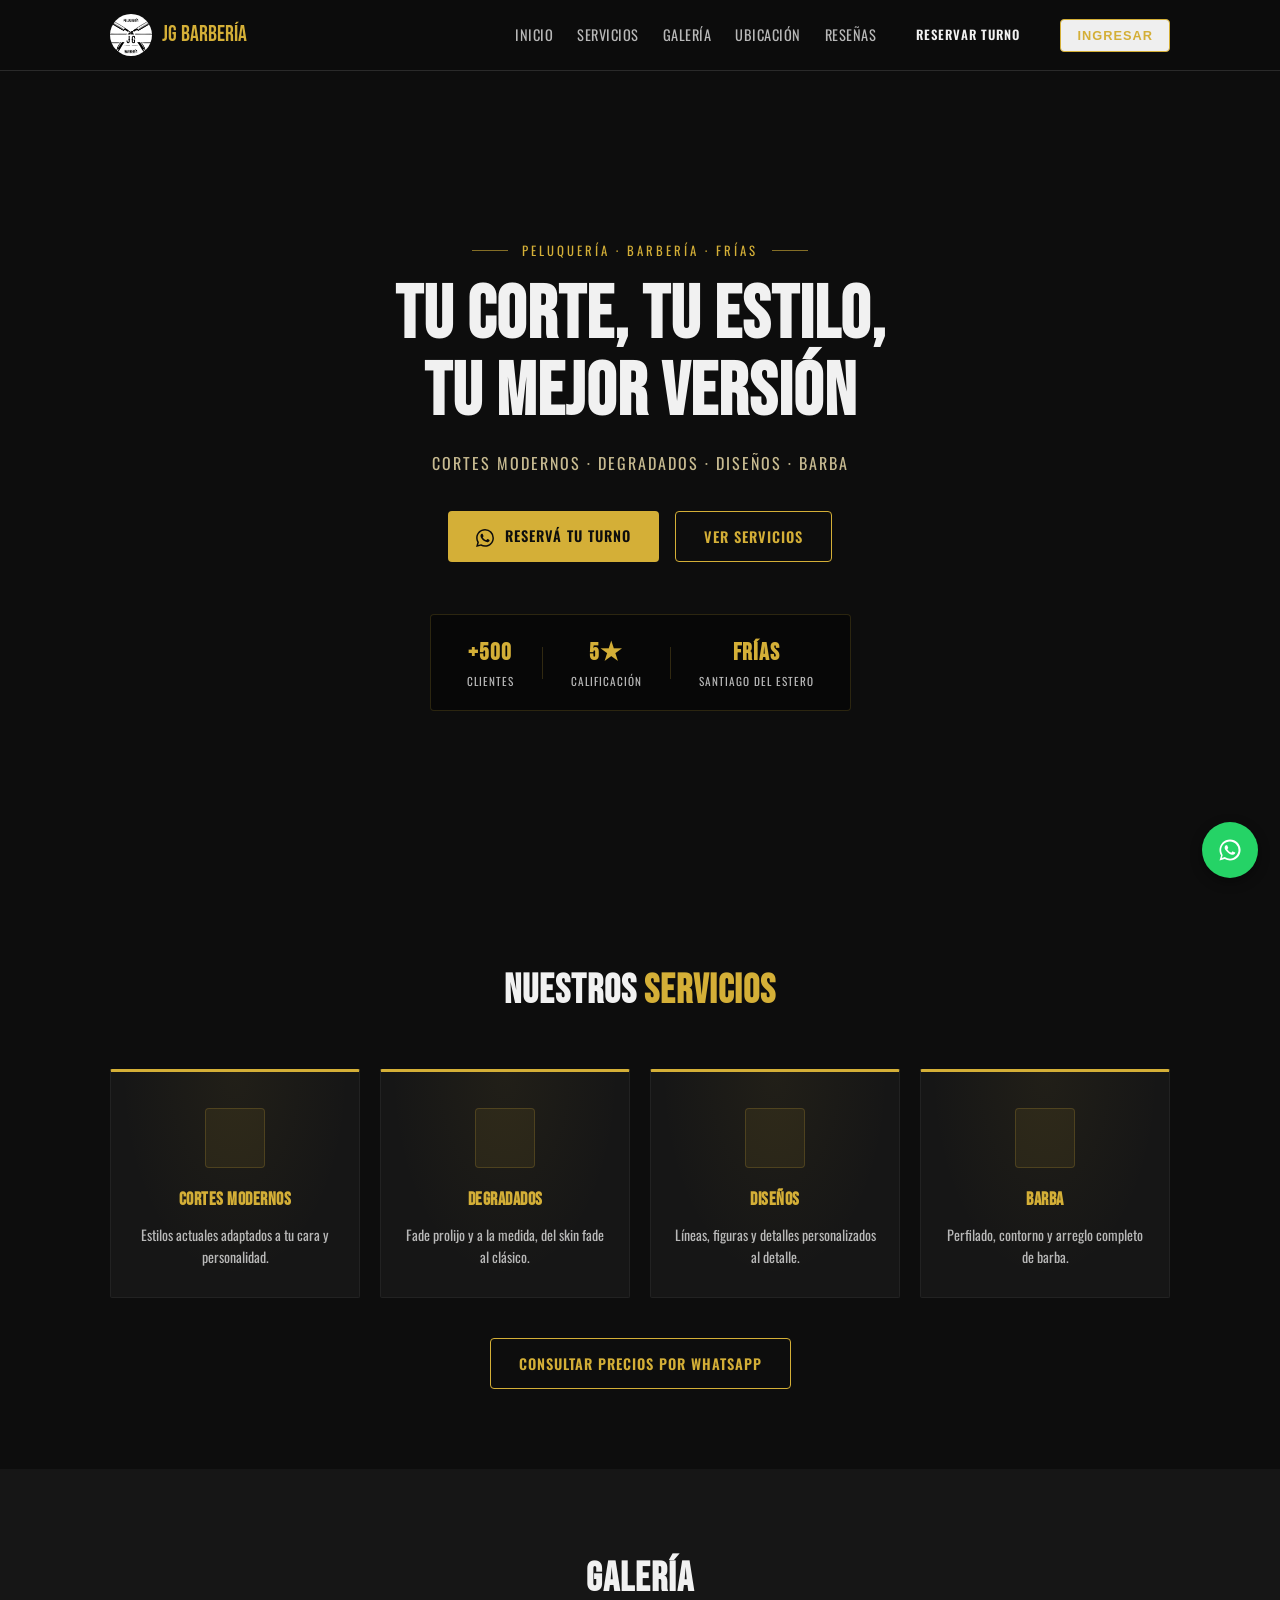
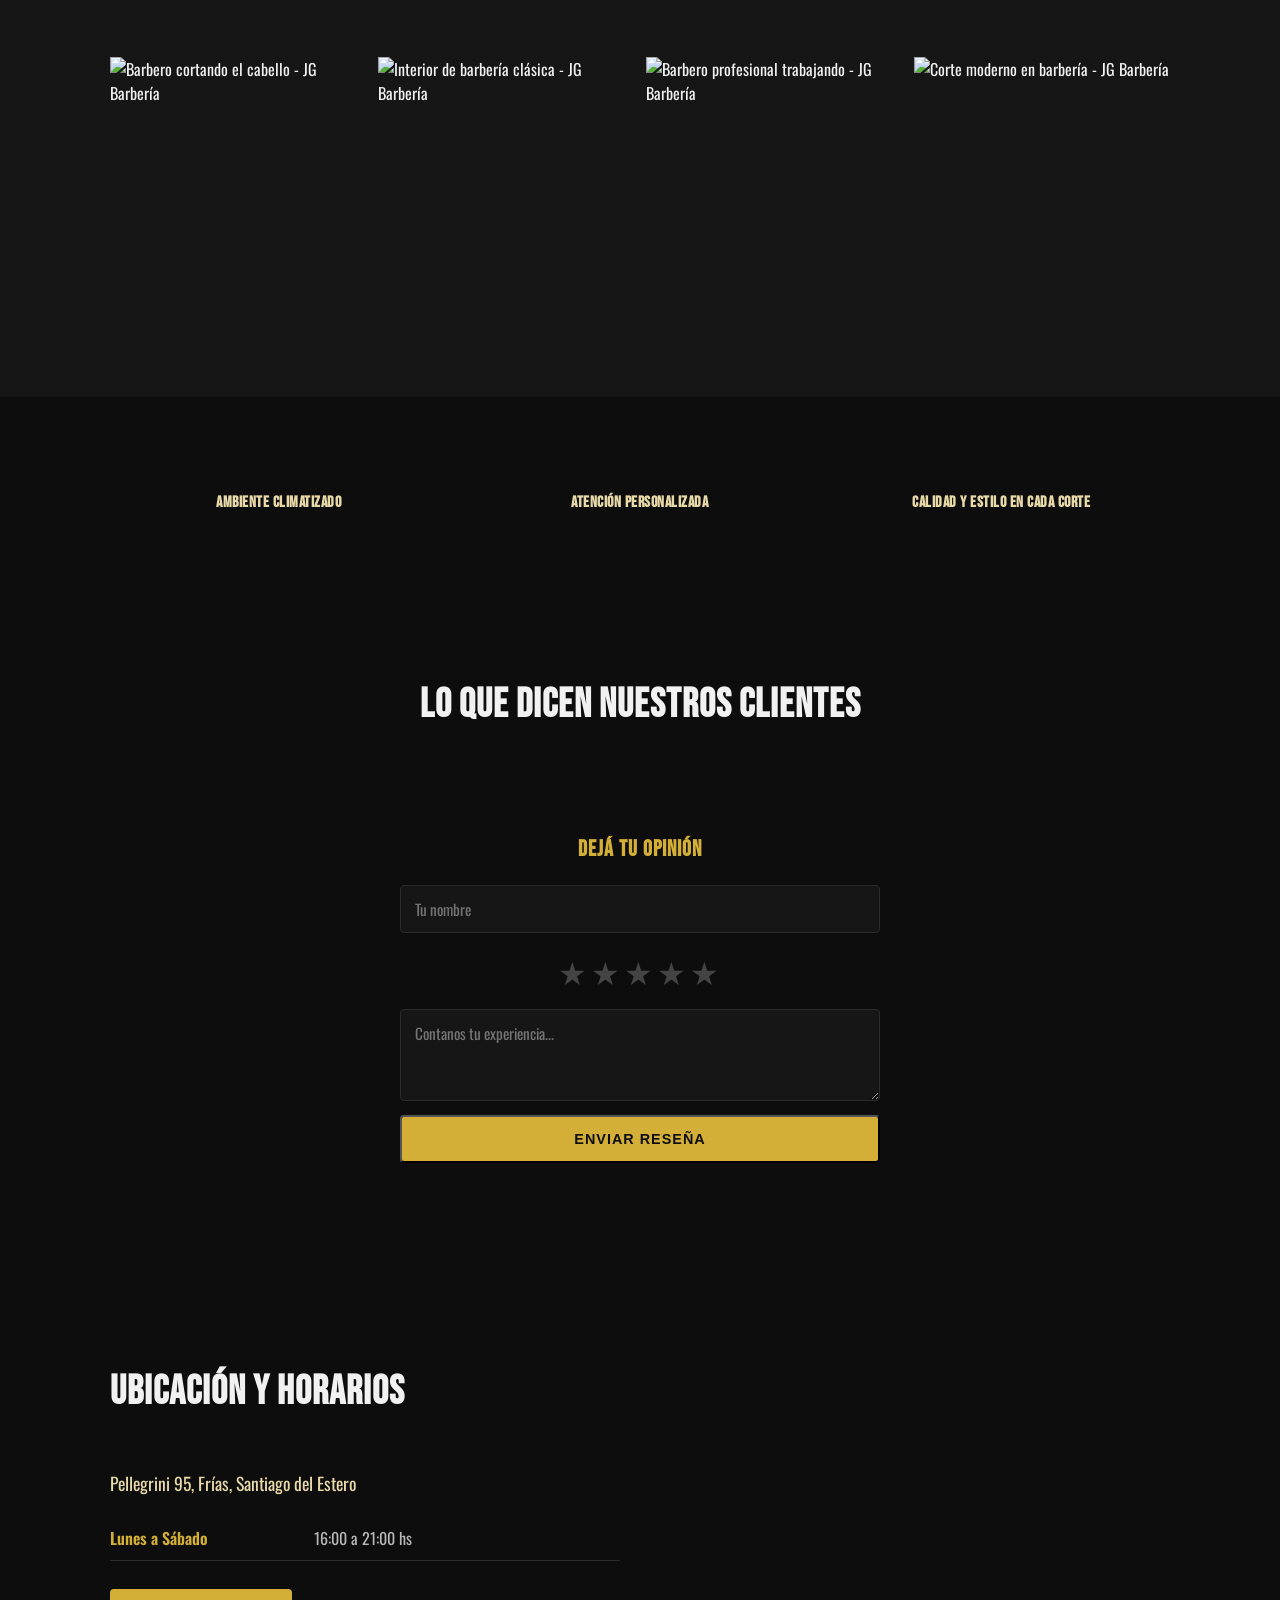
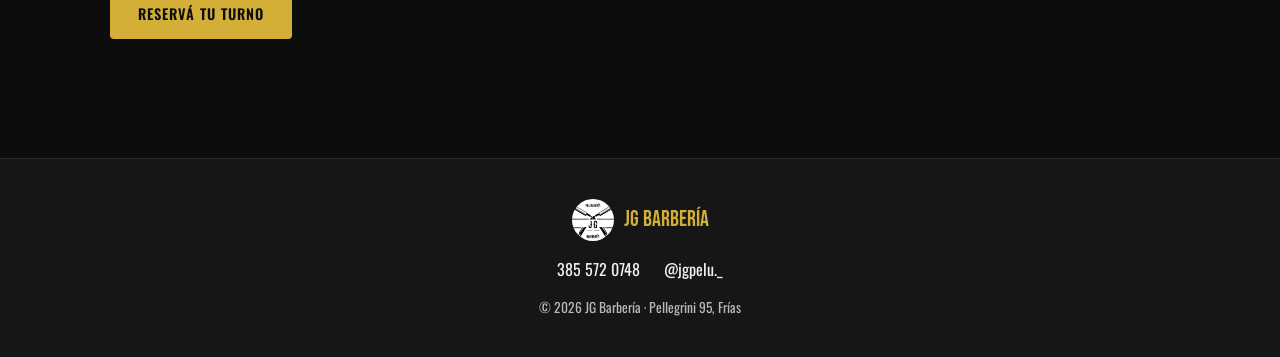
==== index.html @ 6be7104d "Reemplazar emojis con iconos SVG profesionales (Feather Icons)" ====
<!DOCTYPE html>
<html lang="es">
<head>
<meta charset="UTF-8">
<meta name="viewport" content="width=device-width, initial-scale=1.0">
<title>JG Barbería | Pellegrini 95, Frías</title>
<meta name="description" content="JG Barbería - Cortes modernos, degradados, diseños y barba en Frías, Santiago del Estero. Reservá tu turno por WhatsApp.">
<link rel="icon" href="assets/img/logo.jpg">
<link rel="preconnect" href="https://fonts.googleapis.com">
<link href="https://fonts.googleapis.com/css2?family=Oswald:wght@400;600;700&family=Bebas+Neue&display=swap" rel="stylesheet">
<link rel="stylesheet" href="styles.css">
</head>
<body>

<!-- Selector de ingreso -->
<div class="role-gate" id="roleGate" style="display:none">
  <div class="role-gate__inner">
    <img src="assets/img/logo.jpg" alt="JG Barbería" class="role-gate__logo">
    <h2 class="role-gate__title">JG Barbería</h2>
    <p class="role-gate__sub">¿Cómo querés ingresar?</p>
    <div class="role-gate__cards">
      <button class="role-card" id="roleCliente">
        <span class="role-card__icon">✂️</span>
        <span class="role-card__label">Cliente</span>
        <span class="role-card__desc">Ver servicios, galería y reservar turno</span>
      </button>
      <button class="role-card" id="roleEmpleado">
        <span class="role-card__icon">💈</span>
        <span class="role-card__label">Personal</span>
        <span class="role-card__desc">Ingresá con tus credenciales</span>
      </button>
    </div>
  </div>
</div>

<header class="header">
  <div class="container header__inner">
    <a href="#inicio" class="brand">
      <img src="assets/img/logo.jpg" alt="JG Barbería" class="brand__logo">
      <span class="brand__name">JG Barbería</span>
    </a>
    <button class="nav-toggle" id="navToggle" aria-label="Abrir menú">
      <span></span><span></span><span></span>
    </button>
    <nav class="nav" id="nav">
      <a href="#inicio">Inicio</a>
      <a href="#servicios">Servicios</a>
      <a href="#galeria">Galería</a>
      <a href="#ubicacion">Ubicación</a>
      <a href="#resenas">Reseñas</a>
      <a href="https://wa.me/5493855720748" class="btn btn--small" target="_blank" rel="noopener">Reservar turno</a>
      <button class="btn btn--ghost btn--small" id="openRoleGateBtn">Ingresar</button>
    </nav>
  </div>
</header>

<section class="hero" id="inicio" style="background-image: url('https://images.unsplash.com/photo-1503951914875-452162b0f3f1?auto=format&fit=crop&w=1400&q=80');">
  <div class="hero__overlay"></div>
  <div class="container hero__content">
    <p class="hero__eyebrow"><span class="hero__line"></span>Peluquería · Barbería · Frías<span class="hero__line"></span></p>
    <h1>Tu corte, tu estilo,<br>tu mejor versión</h1>
    <p class="hero__subtitle">Cortes modernos · Degradados · Diseños · Barba</p>
    <div class="hero__actions">
      <a href="https://wa.me/5493855720748" class="btn btn--primary" target="_blank" rel="noopener">
        <svg width="18" height="18" viewBox="0 0 24 24" fill="currentColor" style="vertical-align:middle;margin-right:6px"><path d="M17.472 14.382c-.297-.149-1.758-.867-2.03-.967-.273-.099-.471-.148-.67.15-.197.297-.767.966-.94 1.164-.173.199-.347.223-.644.075-.297-.15-1.255-.463-2.39-1.475-.883-.788-1.48-1.761-1.653-2.059-.173-.297-.018-.458.13-.606.134-.133.298-.347.446-.52.149-.174.198-.298.298-.497.099-.198.05-.371-.025-.52-.075-.149-.669-1.612-.916-2.207-.242-.579-.487-.5-.669-.51-.173-.008-.371-.01-.57-.01-.198 0-.52.074-.792.372-.272.297-1.04 1.016-1.04 2.479 0 1.462 1.065 2.875 1.213 3.074.149.198 2.096 3.2 5.077 4.487.709.306 1.262.489 1.694.625.712.227 1.36.195 1.871.118.571-.085 1.758-.719 2.006-1.413.248-.694.248-1.289.173-1.413-.074-.124-.272-.198-.57-.347m-5.421 7.403h-.004a9.87 9.87 0 01-5.031-1.378l-.361-.214-3.741.982.998-3.648-.235-.374a9.86 9.86 0 01-1.51-5.26c.001-5.45 4.436-9.884 9.888-9.884 2.64 0 5.122 1.03 6.988 2.898a9.825 9.825 0 012.893 6.994c-.003 5.45-4.437 9.884-9.885 9.884m8.413-18.297A11.815 11.815 0 0012.05 0C5.495 0 .16 5.335.157 11.892c0 2.096.547 4.142 1.588 5.945L.057 24l6.305-1.654a11.882 11.882 0 005.683 1.448h.005c6.554 0 11.89-5.335 11.893-11.893a11.821 11.821 0 00-3.48-8.413z"/></svg>
        Reservá tu turno
      </a>
      <a href="#servicios" class="btn btn--ghost">Ver servicios</a>
    </div>
    <div class="hero__stats">
      <div class="hero__stat"><strong>+500</strong><span>clientes</span></div>
      <div class="hero__stat-sep"></div>
      <div class="hero__stat"><strong>5★</strong><span>calificación</span></div>
      <div class="hero__stat-sep"></div>
      <div class="hero__stat"><strong>Frías</strong><span>Santiago del Estero</span></div>
    </div>
  </div>
</section>

<section class="services" id="servicios">
  <div class="container">
    <h2 class="section-title">Nuestros <span class="section-title__accent">Servicios</span></h2>
    <div class="services__grid">
      <div class="service-card">
        <div class="service-card__icon-wrap"><i data-feather="scissors"></i></div>
        <h3>Cortes modernos</h3>
        <p>Estilos actuales adaptados a tu cara y personalidad.</p>
      </div>
      <div class="service-card">
        <div class="service-card__icon-wrap"><i data-feather="sliders"></i></div>
        <h3>Degradados</h3>
        <p>Fade prolijo y a la medida, del skin fade al clásico.</p>
      </div>
      <div class="service-card">
        <div class="service-card__icon-wrap"><i data-feather="edit-2"></i></div>
        <h3>Diseños</h3>
        <p>Líneas, figuras y detalles personalizados al detalle.</p>
      </div>
      <div class="service-card">
        <div class="service-card__icon-wrap"><i data-feather="crop"></i></div>
        <h3>Barba</h3>
        <p>Perfilado, contorno y arreglo completo de barba.</p>
      </div>
    </div>
    <div class="services__cta">
      <a href="https://wa.me/5493855720748" class="btn btn--ghost" target="_blank" rel="noopener">Consultar precios por WhatsApp</a>
    </div>
  </div>
</section>

<section class="gallery" id="galeria">
  <div class="container">
    <h2 class="section-title">Galería</h2>
    <div class="gallery__grid">
      <img src="https://images.unsplash.com/photo-1621605815971-fbc98d665033?auto=format&fit=crop&w=700&q=80" alt="Barbero cortando el cabello - JG Barbería" loading="lazy">
      <img src="https://images.unsplash.com/photo-1503951914875-452162b0f3f1?auto=format&fit=crop&w=700&q=80" alt="Interior de barbería clásica - JG Barbería" loading="lazy">
      <img src="https://images.unsplash.com/photo-1599351431202-1e0f0137899a?auto=format&fit=crop&w=700&q=80" alt="Barbero profesional trabajando - JG Barbería" loading="lazy">
      <img src="https://images.unsplash.com/photo-1622286342621-4bd786c2447c?auto=format&fit=crop&w=700&q=80" alt="Corte moderno en barbería - JG Barbería" loading="lazy">
    </div>
  </div>
</section>

<section class="why">
  <div class="container why__grid">
    <div class="why__item">
      <span class="why__icon"><i data-feather="wind"></i></span>
      <h3>Ambiente climatizado</h3>
    </div>
    <div class="why__item">
      <span class="why__icon"><i data-feather="user-check"></i></span>
      <h3>Atención personalizada</h3>
    </div>
    <div class="why__item">
      <span class="why__icon"><i data-feather="award"></i></span>
      <h3>Calidad y estilo en cada corte</h3>
    </div>
  </div>
</section>

<section class="reviews" id="resenas">
  <div class="container">
    <h2 class="section-title">Lo que dicen nuestros clientes</h2>
    <div id="reviewsList" class="reviews__grid"></div>
    <p id="reviewsEmpty" class="reviews__empty" hidden>Todavía no hay reseñas, ¡sé el primero en dejar la tuya!</p>

    <div class="review-form-wrap">
      <h3>Dejá tu opinión</h3>
      <form id="reviewForm" class="review-form">
        <input type="text" id="reviewNombre" placeholder="Tu nombre" required>
        <div class="star-input" id="starInput" data-rating="0">
          <span data-star="1">★</span><span data-star="2">★</span><span data-star="3">★</span><span data-star="4">★</span><span data-star="5">★</span>
        </div>
        <textarea id="reviewComentario" rows="3" placeholder="Contanos tu experiencia..." required></textarea>
        <button type="submit" class="btn btn--primary">Enviar reseña</button>
        <p id="reviewMsg" class="review-form__msg" hidden></p>
      </form>
    </div>
  </div>
</section>

<section class="location" id="ubicacion">
  <div class="container location__grid">
    <div class="location__info">
      <h2 class="section-title section-title--left">Ubicación y horarios</h2>
      <p class="location__address"><i data-feather="map-pin"></i> Pellegrini 95, Frías, Santiago del Estero</p>
      <table class="hours">
        <tr><td>Lunes a Sábado</td><td>16:00 a 21:00 hs</td></tr>
      </table>
      <a href="https://wa.me/5493855720748" class="btn btn--primary" target="_blank" rel="noopener">Reservá tu turno</a>
    </div>
    <div class="location__map">
      <iframe
        src="https://maps.google.com/maps?q=Pellegrini%2095%2C%20Fr%C3%ADas%2C%20Santiago%20del%20Estero&output=embed"
        width="100%" height="350" style="border:0;" allowfullscreen="" loading="lazy">
      </iframe>
    </div>
  </div>
</section>

<footer class="footer">
  <div class="container footer__inner">
    <div class="brand">
      <img src="assets/img/logo.jpg" alt="JG Barbería" class="brand__logo">
      <span class="brand__name">JG Barbería</span>
    </div>
    <div class="footer__links">
      <a href="https://wa.me/5493855720748" target="_blank" rel="noopener"><i data-feather="phone"></i> 385 572 0748</a>
      <a href="https://instagram.com/jgpelu._" target="_blank" rel="noopener"><i data-feather="instagram"></i> @jgpelu._</a>
    </div>
    <p class="footer__copy">© 2026 JG Barbería · Pellegrini 95, Frías</p>
  </div>
</footer>

<a href="https://wa.me/5493855720748" class="whatsapp-float" target="_blank" rel="noopener" aria-label="Contactar por WhatsApp">
  <svg viewBox="0 0 32 32" width="28" height="28" fill="#fff"><path d="M16.04 4C9.4 4 4 9.4 4 16.04c0 2.3.66 4.45 1.81 6.27L4 28l5.86-1.76a11.9 11.9 0 0 0 6.18 1.7h.01c6.64 0 12.04-5.4 12.04-12.04C28.08 9.4 22.68 4 16.04 4zm0 21.9c-1.97 0-3.9-.53-5.57-1.53l-.4-.24-3.48 1.05 1.07-3.39-.26-.42a9.86 9.86 0 0 1-1.5-5.27c0-5.46 4.45-9.91 9.92-9.91 2.65 0 5.13 1.03 7 2.91a9.84 9.84 0 0 1 2.9 7c0 5.47-4.45 9.8-9.68 9.8zm5.43-7.34c-.3-.15-1.76-.87-2.04-.97-.27-.1-.47-.15-.67.15-.2.3-.77.97-.95 1.17-.17.2-.35.22-.65.07-1.77-.88-2.93-1.58-4.1-3.58-.31-.53.31-.49.89-1.64.1-.2.05-.37-.05-.52-.1-.15-.67-1.62-.92-2.22-.24-.58-.49-.5-.67-.5-.17 0-.37-.02-.57-.02-.2 0-.52.07-.79.37-.27.3-1.04 1.02-1.04 2.48 0 1.46 1.07 2.87 1.22 3.07.15.2 2.07 3.16 5.02 4.3 2.5.98 3.01.78 3.55.73.55-.05 1.76-.72 2.01-1.42.25-.7.25-1.3.17-1.42-.07-.13-.27-.2-.57-.35z"/></svg>
</a>

<script src="https://cdn.jsdelivr.net/npm/@supabase/supabase-js@2"></script>
<script src="https://cdn.jsdelivr.net/npm/feather-icons/dist/feather.min.js"></script>
<script src="reviews-config.js"></script>
<script src="reviews.js"></script>
<script src="script.js"></script>
<script>feather.replace({ 'stroke-width': 1.5 });</script>
</body>
</html>
---- styles.css ----
:root {
  --bg: #0d0d0d;
  --bg-soft: #161616;
  --gold: #d4af37;
  --beige: #e8d9a8;
  --text: #f1f1f1;
  --text-muted: #b8b8b8;
}

/* ── Role Gate ── */
.role-gate {
  position: fixed;
  inset: 0;
  z-index: 9999;
  background: #080808;
  background: radial-gradient(ellipse at 50% 20%, #1c1408 0%, #080808 70%);
  display: flex;
  align-items: center;
  justify-content: center;
  padding: 24px;
  transition: opacity 0.5s ease, visibility 0.5s ease;
}
.role-gate.is-hiding { opacity: 0; visibility: hidden; pointer-events: none; }

.role-gate__inner {
  text-align: center;
  max-width: 820px;
  width: 100%;
  display: flex;
  flex-direction: column;
  align-items: center;
  gap: 24px;
  animation: gate-in 0.7s cubic-bezier(.22,.68,0,1.2) both;
}
@keyframes gate-in {
  from { opacity: 0; transform: translateY(28px); }
  to   { opacity: 1; transform: translateY(0); }
}

.role-gate__logo {
  width: 96px;
  height: 96px;
  border-radius: 50%;
  border: 2px solid var(--gold);
  object-fit: cover;
  box-shadow: 0 0 40px rgba(212,175,55,0.2), 0 0 80px rgba(212,175,55,0.06);
}

.role-gate__title {
  font-family: 'Bebas Neue', sans-serif;
  font-size: clamp(2.4rem, 7vw, 3.8rem);
  color: var(--gold);
  letter-spacing: 4px;
  line-height: 1;
}

.role-gate__sub {
  color: var(--text-muted);
  text-transform: uppercase;
  letter-spacing: 3px;
  font-size: 0.78rem;
  margin-top: -8px;
}

.role-gate__cards {
  display: grid;
  grid-template-columns: repeat(2, 1fr);
  gap: 20px;
  width: 100%;
  max-width: 560px;
  margin-top: 8px;
}

.role-card {
  background: #111;
  border: 1px solid #2a2a2a;
  border-top: 3px solid #2a2a2a;
  border-radius: 4px;
  padding: 36px 20px 30px;
  display: flex;
  flex-direction: column;
  align-items: center;
  gap: 10px;
  cursor: pointer;
  transition: border-color 0.22s, box-shadow 0.22s, transform 0.18s, background 0.22s;
  font-family: 'Oswald', sans-serif;
  text-align: center;
  position: relative;
  overflow: hidden;
}
.role-card::before {
  content: '';
  position: absolute;
  inset: 0;
  background: radial-gradient(ellipse at 50% 0%, rgba(212,175,55,0.07), transparent 70%);
  opacity: 0;
  transition: opacity 0.3s;
}
.role-card:hover::before { opacity: 1; }
.role-card:hover {
  border-color: var(--gold);
  border-top-color: var(--gold);
  box-shadow: 0 8px 40px rgba(212,175,55,0.15);
  transform: translateY(-6px);
  background: #141414;
}
.role-card:active { transform: translateY(-2px); }

.role-card__icon { font-size: 2.6rem; display: block; }

.role-card__label {
  font-family: 'Bebas Neue', sans-serif;
  font-size: 1.8rem;
  color: var(--gold);
  letter-spacing: 3px;
}

.role-card__desc {
  color: var(--text-muted);
  font-size: 0.78rem;
  line-height: 1.55;
  font-family: 'Oswald', sans-serif;
  font-weight: 300;
}

@media (max-width: 600px) {
  .role-gate__cards { grid-template-columns: 1fr; gap: 12px; }
  .role-card { padding: 24px 20px; flex-direction: row; text-align: left; gap: 16px; }
  .role-card__icon { font-size: 2rem; }
  .role-card__label { font-size: 1.4rem; }
  .role-gate__logo { width: 72px; height: 72px; }
}

* { box-sizing: border-box; margin: 0; padding: 0; }

body {
  background: var(--bg);
  color: var(--text);
  font-family: 'Oswald', sans-serif;
  line-height: 1.5;
}

h1, h2, h3 {
  font-family: 'Bebas Neue', 'Oswald', sans-serif;
  letter-spacing: 1px;
}

.container {
  max-width: 1100px;
  margin: 0 auto;
  padding: 0 20px;
}

a { color: inherit; text-decoration: none; }
img { max-width: 100%; display: block; }

/* Botones */
.btn {
  display: inline-block;
  padding: 14px 28px;
  border-radius: 4px;
  font-weight: 600;
  text-transform: uppercase;
  letter-spacing: 1px;
  font-size: 0.9rem;
  transition: transform 0.15s ease, opacity 0.15s ease;
}
.btn:hover { transform: translateY(-2px); }
.btn--primary { background: var(--gold); color: #0d0d0d; }
.btn--ghost { border: 1px solid var(--gold); color: var(--gold); }
.btn--small { padding: 8px 16px; font-size: 0.8rem; }

/* Header */
.header {
  position: sticky;
  top: 0;
  z-index: 100;
  background: rgba(13,13,13,0.92);
  border-bottom: 1px solid #2a2a2a;
}
.header__inner {
  display: flex;
  align-items: center;
  justify-content: space-between;
  padding: 14px 20px;
}
.brand { display: flex; align-items: center; gap: 10px; }
.brand__logo { width: 42px; height: 42px; border-radius: 50%; object-fit: cover; }
.brand__name { font-family: 'Bebas Neue', sans-serif; font-size: 1.4rem; color: var(--gold); }

.nav { display: flex; align-items: center; gap: 24px; }
.nav a:not(.btn) {
  font-size: 0.9rem;
  text-transform: uppercase;
  letter-spacing: 0.5px;
  color: var(--text-muted);
}
.nav a:not(.btn):hover { color: var(--gold); }

.nav-toggle {
  display: none;
  flex-direction: column;
  gap: 5px;
  background: none;
  border: none;
  cursor: pointer;
  padding: 6px;
}
.nav-toggle span {
  width: 24px;
  height: 2px;
  background: var(--gold);
  display: block;
}

/* Hero */
.hero {
  position: relative;
  min-height: 90vh;
  display: flex;
  align-items: center;
  background-size: cover;
  background-position: center;
}
.hero__overlay {
  position: absolute;
  inset: 0;
  background: linear-gradient(180deg, rgba(13,13,13,0.65) 0%, rgba(13,13,13,0.90) 60%, rgba(13,13,13,0.97) 100%);
}
.hero__content { position: relative; z-index: 1; text-align: center; margin: 0 auto; }
.hero__eyebrow {
  display: flex;
  align-items: center;
  justify-content: center;
  gap: 14px;
  color: var(--gold);
  text-transform: uppercase;
  letter-spacing: 3px;
  font-size: 0.8rem;
  margin-bottom: 18px;
}
.hero__line {
  display: inline-block;
  width: 36px;
  height: 1px;
  background: var(--gold);
  opacity: 0.6;
}
.hero h1 {
  font-size: clamp(2.6rem, 7vw, 4.6rem);
  color: var(--text);
  margin-bottom: 18px;
  line-height: 1.05;
}
.hero__subtitle {
  color: var(--beige);
  font-size: 1rem;
  margin-bottom: 36px;
  text-transform: uppercase;
  letter-spacing: 2px;
  opacity: 0.85;
}
.hero__actions { display: flex; gap: 16px; justify-content: center; flex-wrap: wrap; margin-bottom: 52px; }

.hero__stats {
  display: flex;
  align-items: center;
  justify-content: center;
  gap: 28px;
  margin-top: 0;
  padding: 20px 36px;
  border: 1px solid rgba(212,175,55,0.18);
  border-radius: 4px;
  background: rgba(0,0,0,0.4);
  backdrop-filter: blur(6px);
  display: inline-flex;
}
.hero__stat {
  display: flex;
  flex-direction: column;
  align-items: center;
  gap: 2px;
}
.hero__stat strong {
  font-family: 'Bebas Neue', sans-serif;
  font-size: 1.5rem;
  color: var(--gold);
  letter-spacing: 1px;
}
.hero__stat span {
  font-size: 0.7rem;
  color: var(--text-muted);
  text-transform: uppercase;
  letter-spacing: 1px;
}
.hero__stat-sep {
  width: 1px;
  height: 32px;
  background: rgba(212,175,55,0.2);
}

/* Sections */
.section-title {
  text-align: center;
  color: var(--text);
  font-size: 2.5rem;
  margin-bottom: 48px;
  position: relative;
}
.section-title__accent { color: var(--gold); }
.section-title--left { text-align: left; }

.services, .gallery, .why, .location, .reviews {
  padding: 80px 0;
}

/* Reviews */
.reviews__grid {
  display: grid;
  grid-template-columns: repeat(3, 1fr);
  gap: 20px;
  margin-bottom: 50px;
}
.reviews__empty { text-align: center; color: var(--text-muted); margin-bottom: 40px; }
.review-card {
  background: var(--bg-soft);
  border: 1px solid #2a2a2a;
  border-radius: 2px;
  padding: 24px;
}
.review-card__stars { color: var(--gold); font-size: 1.2rem; margin-bottom: 10px; letter-spacing: 2px; }
.review-card__comentario { color: var(--text); font-style: italic; margin-bottom: 12px; }
.review-card__nombre { color: var(--text-muted); font-size: 0.9rem; }

.review-form-wrap {
  max-width: 480px;
  margin: 0 auto;
  text-align: center;
}
.review-form-wrap h3 { color: var(--gold); font-size: 1.4rem; margin-bottom: 18px; }
.review-form {
  display: flex;
  flex-direction: column;
  gap: 14px;
}
.review-form input,
.review-form textarea {
  background: var(--bg-soft);
  border: 1px solid #2a2a2a;
  color: var(--text);
  padding: 12px 14px;
  border-radius: 4px;
  font-family: inherit;
  font-size: 0.95rem;
}
.star-input { font-size: 2rem; cursor: pointer; letter-spacing: 4px; }
.star-input span { color: #444; transition: color 0.15s ease; }
.star-input span.is-active { color: var(--gold); }
.review-form__msg { color: var(--gold); font-size: 0.9rem; }
.gallery { background: var(--bg-soft); }

.services__grid {
  display: grid;
  grid-template-columns: repeat(4, 1fr);
  gap: 20px;
}
.service-card {
  background: var(--bg-soft);
  border: 1px solid #222;
  border-top: 3px solid var(--gold);
  border-radius: 2px;
  padding: 36px 22px 28px;
  text-align: center;
  transition: transform 0.18s, box-shadow 0.18s, border-color 0.18s;
  position: relative;
  overflow: hidden;
}
.service-card::after {
  content: '';
  position: absolute;
  inset: 0;
  background: radial-gradient(ellipse at 50% 0%, rgba(212,175,55,0.06), transparent 65%);
  pointer-events: none;
}
.service-card:hover {
  transform: translateY(-5px);
  box-shadow: 0 12px 40px rgba(0,0,0,0.4);
  border-color: #333;
}
.service-card__icon-wrap {
  font-size: 2.4rem;
  display: flex;
  align-items: center;
  justify-content: center;
  width: 60px;
  height: 60px;
  border-radius: 4px;
  background: rgba(212,175,55,0.08);
  border: 1px solid rgba(212,175,55,0.2);
  margin: 0 auto 18px;
}
.service-card h3 { color: var(--gold); font-size: 1.15rem; margin-bottom: 10px; letter-spacing: 0.5px; }
.service-card p { color: var(--text-muted); font-size: 0.88rem; line-height: 1.6; }
.services__cta { text-align: center; margin-top: 40px; }

.gallery__grid {
  display: grid;
  grid-template-columns: repeat(4, 1fr);
  gap: 12px;
}
.gallery__grid img {
  width: 100%;
  height: 260px;
  object-fit: cover;
  border-radius: 0;
  cursor: pointer;
  transition: transform 0.2s ease;
}
.gallery__grid img:hover { transform: scale(1.03); }

.why__grid {
  display: grid;
  grid-template-columns: repeat(3, 1fr);
  gap: 24px;
  text-align: center;
}
.why__icon { display: flex; align-items: center; justify-content: center; margin-bottom: 14px; }
.why__icon svg { width: 34px; height: 34px; stroke: var(--gold); }
.why__item h3 { color: var(--beige); font-size: 1rem; text-transform: uppercase; letter-spacing: 0.5px; }
.service-card__icon-wrap svg { width: 26px; height: 26px; stroke: var(--gold); }
.location__address svg { width: 16px; height: 16px; stroke: var(--gold); vertical-align: -3px; margin-right: 6px; }
.footer__links svg { width: 15px; height: 15px; stroke: var(--gold); vertical-align: -3px; margin-right: 5px; }

.location__grid {
  display: grid;
  grid-template-columns: 1fr 1fr;
  gap: 40px;
  align-items: center;
}
.location__address { font-size: 1.1rem; margin-bottom: 20px; color: var(--beige); }
.hours { width: 100%; margin-bottom: 28px; border-collapse: collapse; }
.hours td { padding: 10px 0; border-bottom: 1px solid #2a2a2a; color: var(--text-muted); }
.hours tr td:first-child { color: var(--gold); font-weight: 600; width: 40%; }
.location__map { border-radius: 0; overflow: hidden; }

/* Footer */
.footer {
  background: var(--bg-soft);
  border-top: 1px solid #2a2a2a;
  padding: 40px 0;
}
.footer__inner {
  display: flex;
  flex-direction: column;
  align-items: center;
  gap: 16px;
  text-align: center;
}
.footer__links { display: flex; gap: 24px; flex-wrap: wrap; justify-content: center; }
.footer__links a:hover { color: var(--gold); }
.footer__copy { color: var(--text-muted); font-size: 0.85rem; }

/* WhatsApp floating button */
.whatsapp-float {
  position: fixed;
  bottom: 22px;
  right: 22px;
  background: #25D366;
  width: 56px;
  height: 56px;
  border-radius: 50%;
  display: flex;
  align-items: center;
  justify-content: center;
  box-shadow: 0 4px 12px rgba(0,0,0,0.4);
  z-index: 200;
}

/* Lightbox */
.lightbox {
  position: fixed;
  inset: 0;
  background: rgba(0,0,0,0.9);
  display: none;
  align-items: center;
  justify-content: center;
  z-index: 300;
  padding: 20px;
}
.lightbox.is-open { display: flex; }
.lightbox img { max-width: 90vw; max-height: 85vh; border-radius: 0; }
.lightbox__close {
  position: absolute;
  top: 24px;
  right: 28px;
  font-size: 2rem;
  color: var(--gold);
  cursor: pointer;
  background: none;
  border: none;
}

/* Responsive */
@media (max-width: 860px) {
  .services__grid { grid-template-columns: repeat(2, 1fr); }
  .gallery__grid { grid-template-columns: repeat(2, 1fr); }
  .why__grid { grid-template-columns: 1fr; }
  .location__grid { grid-template-columns: 1fr; }
  .reviews__grid { grid-template-columns: 1fr; }
}

@media (max-width: 700px) {
  .nav-toggle { display: flex; }
  .nav {
    position: absolute;
    top: 100%;
    left: 0;
    right: 0;
    background: var(--bg);
    flex-direction: column;
    align-items: flex-start;
    padding: 20px;
    gap: 18px;
    border-bottom: 1px solid #2a2a2a;
    display: none;
  }
  .nav.is-open { display: flex; }
}
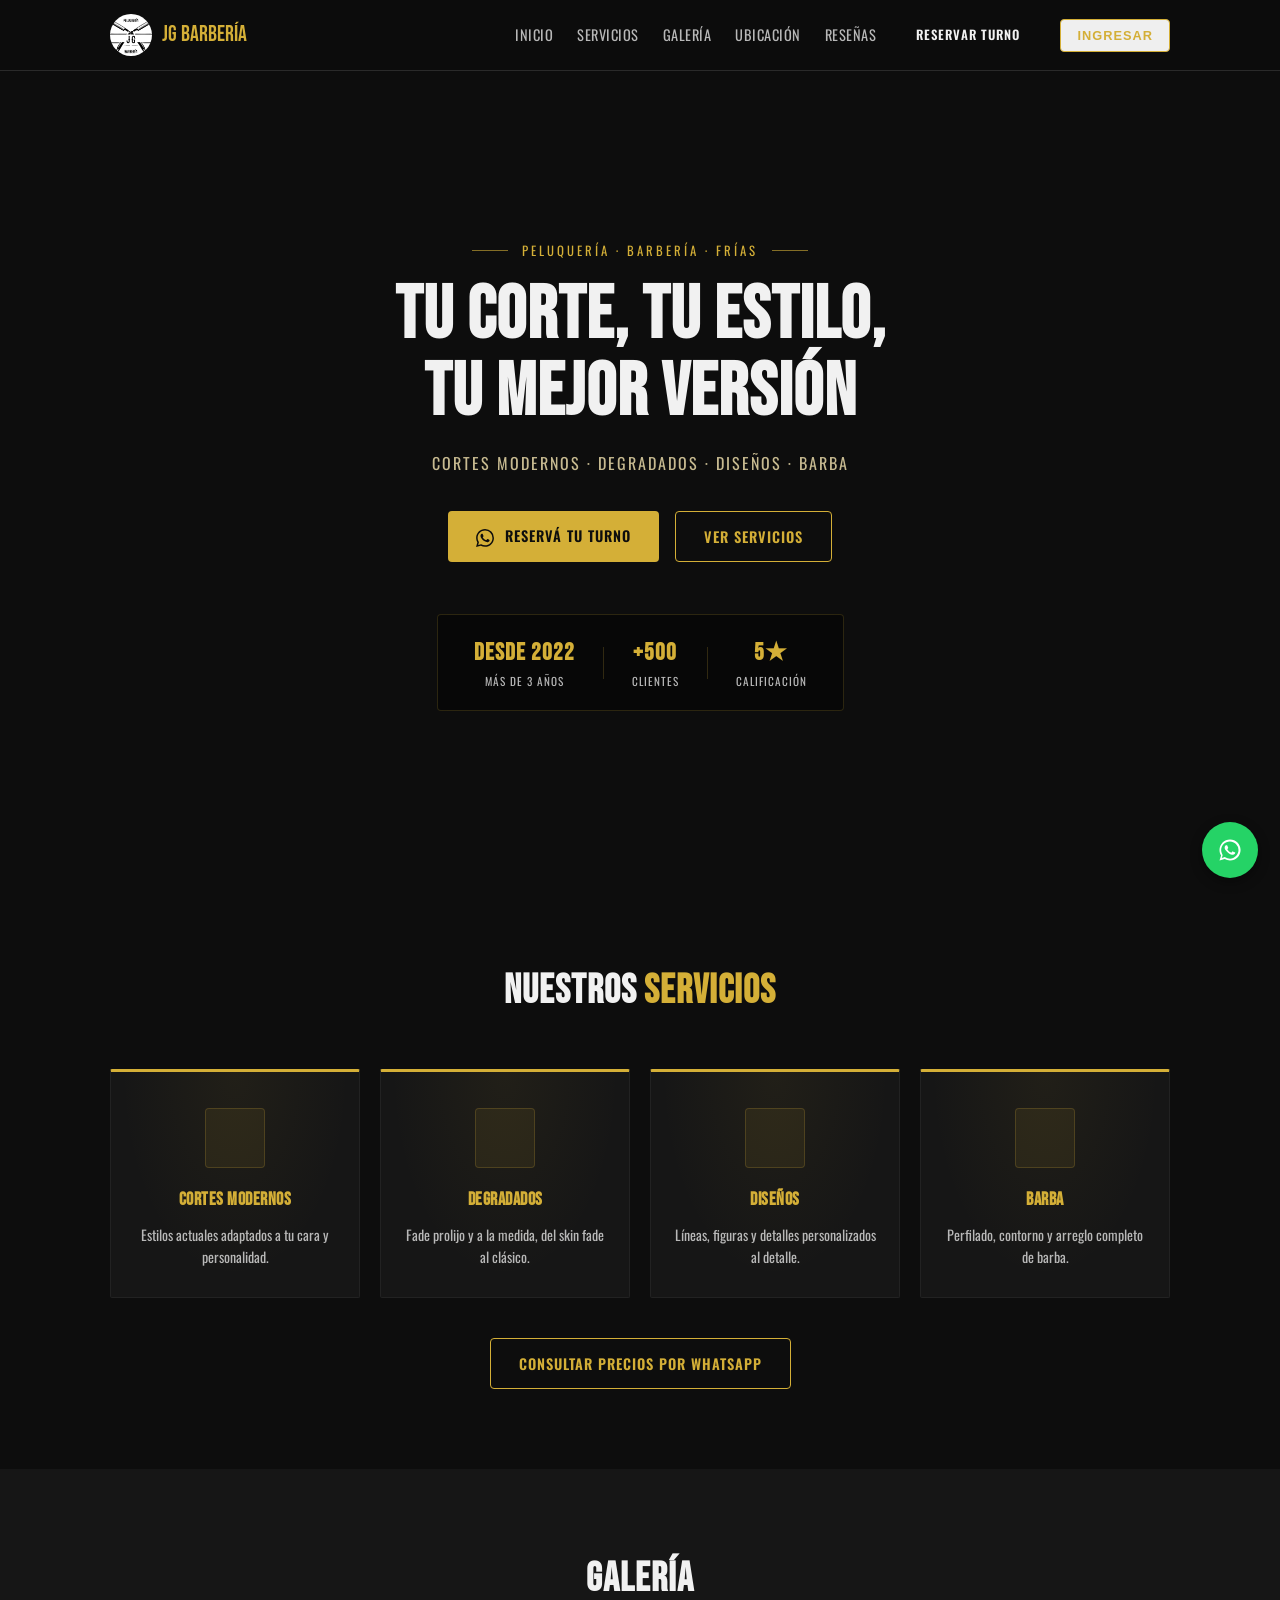
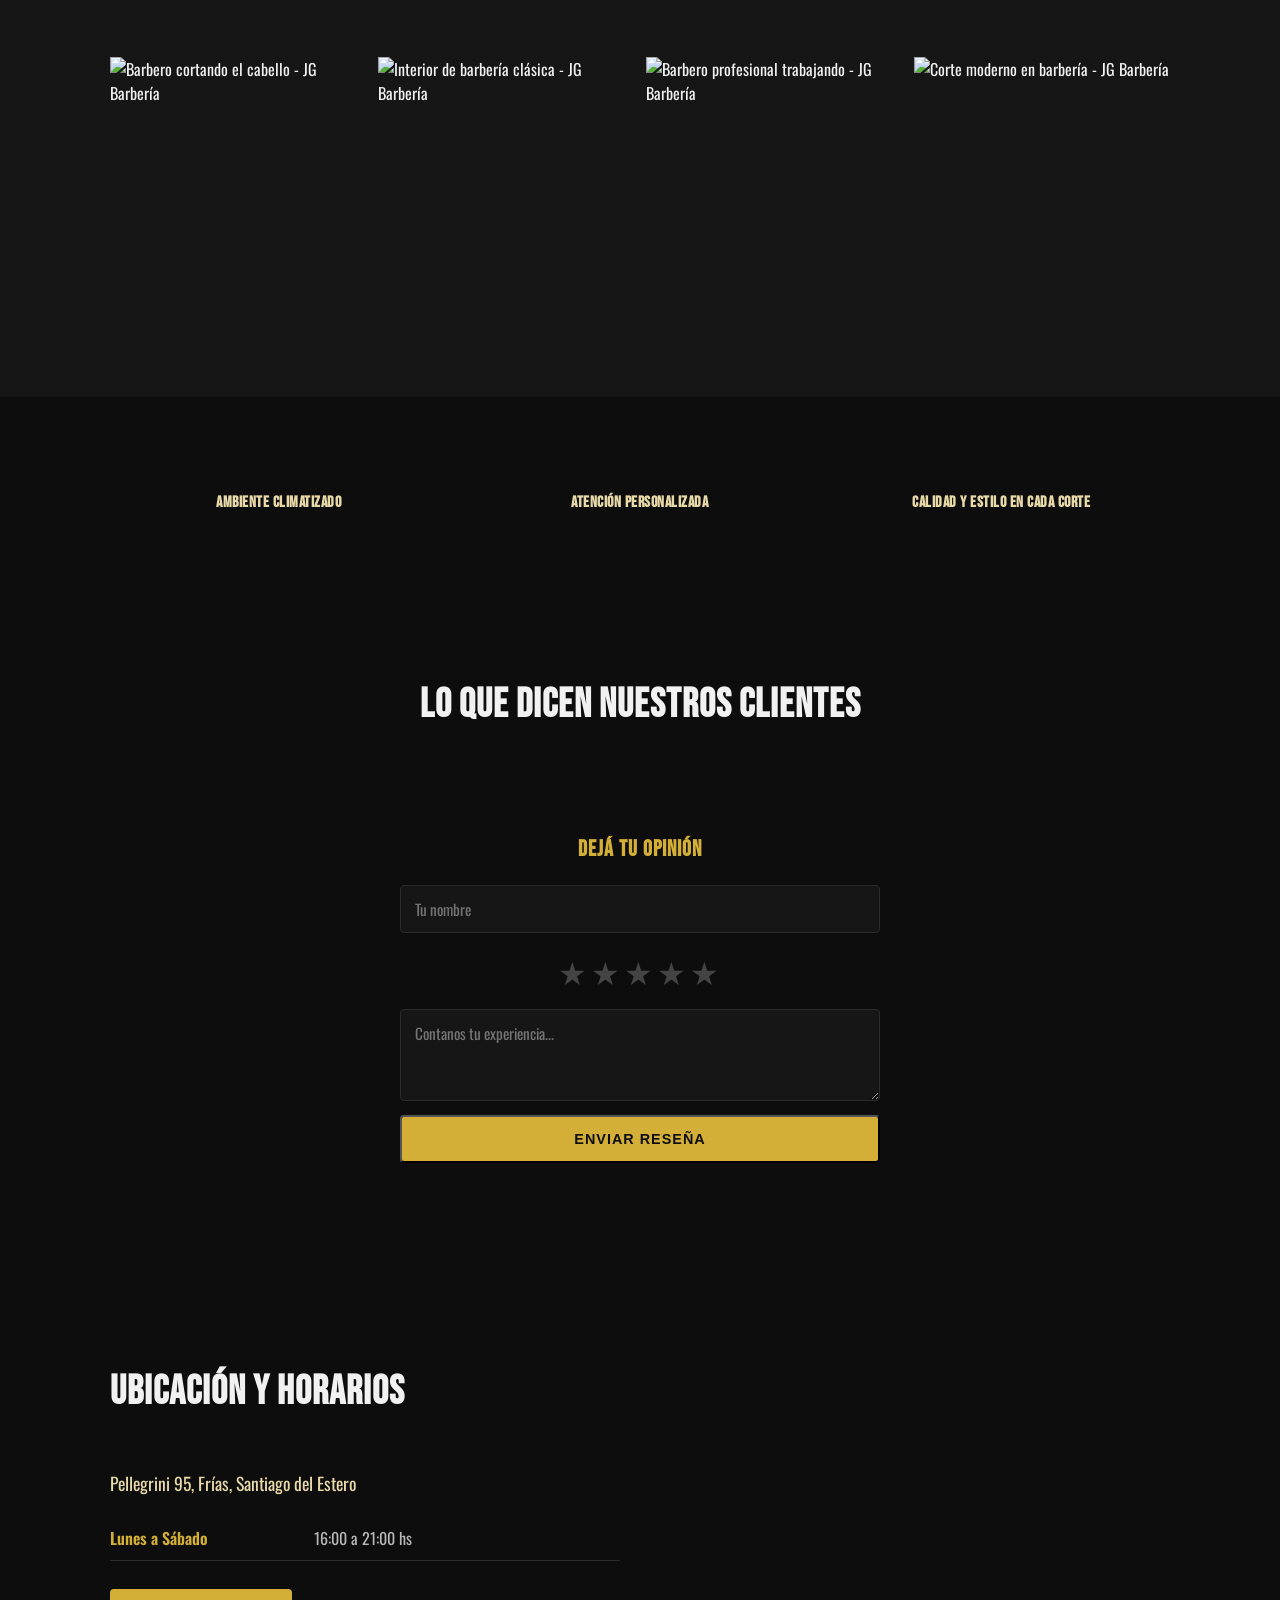
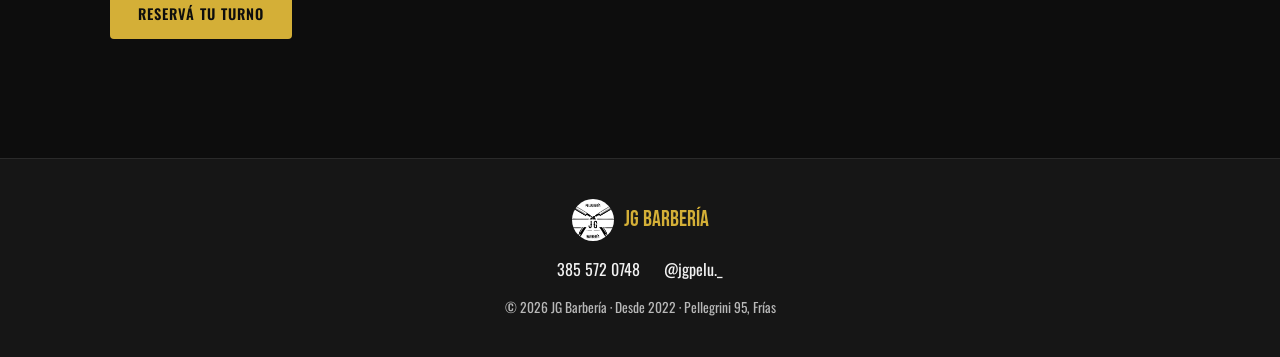
==== commit ac60ce38: "Agregar año de fundacion 2022 en hero y footer" ====
--- a/index.html
+++ b/index.html
@@ -68,11 +68,11 @@
       <a href="#servicios" class="btn btn--ghost">Ver servicios</a>
     </div>
     <div class="hero__stats">
+      <div class="hero__stat"><strong>Desde 2022</strong><span>más de 3 años</span></div>
+      <div class="hero__stat-sep"></div>
       <div class="hero__stat"><strong>+500</strong><span>clientes</span></div>
       <div class="hero__stat-sep"></div>
       <div class="hero__stat"><strong>5★</strong><span>calificación</span></div>
-      <div class="hero__stat-sep"></div>
-      <div class="hero__stat"><strong>Frías</strong><span>Santiago del Estero</span></div>
     </div>
   </div>
 </section>
@@ -187,7 +187,7 @@
       <a href="https://wa.me/5493855720748" target="_blank" rel="noopener"><i data-feather="phone"></i> 385 572 0748</a>
       <a href="https://instagram.com/jgpelu._" target="_blank" rel="noopener"><i data-feather="instagram"></i> @jgpelu._</a>
     </div>
-    <p class="footer__copy">© 2026 JG Barbería · Pellegrini 95, Frías</p>
+    <p class="footer__copy">© 2026 JG Barbería · Desde 2022 · Pellegrini 95, Frías</p>
   </div>
 </footer>
 
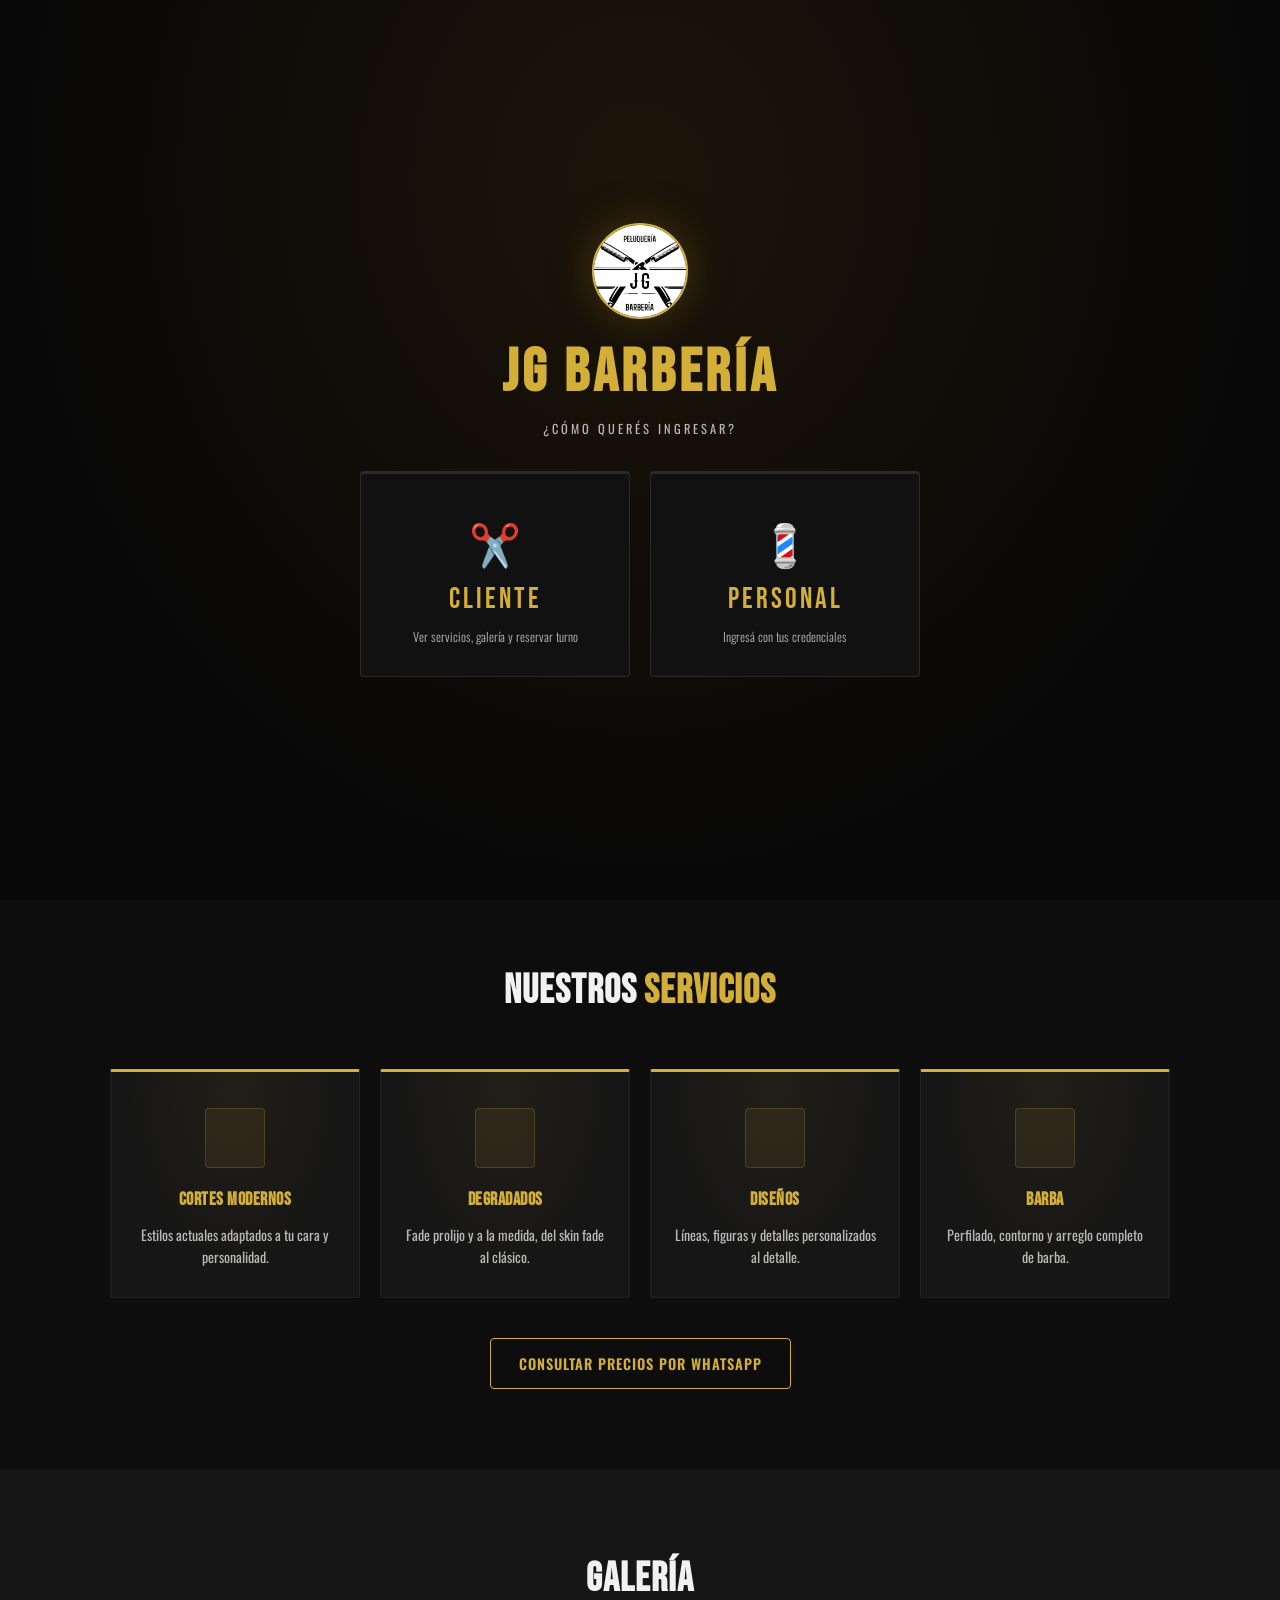
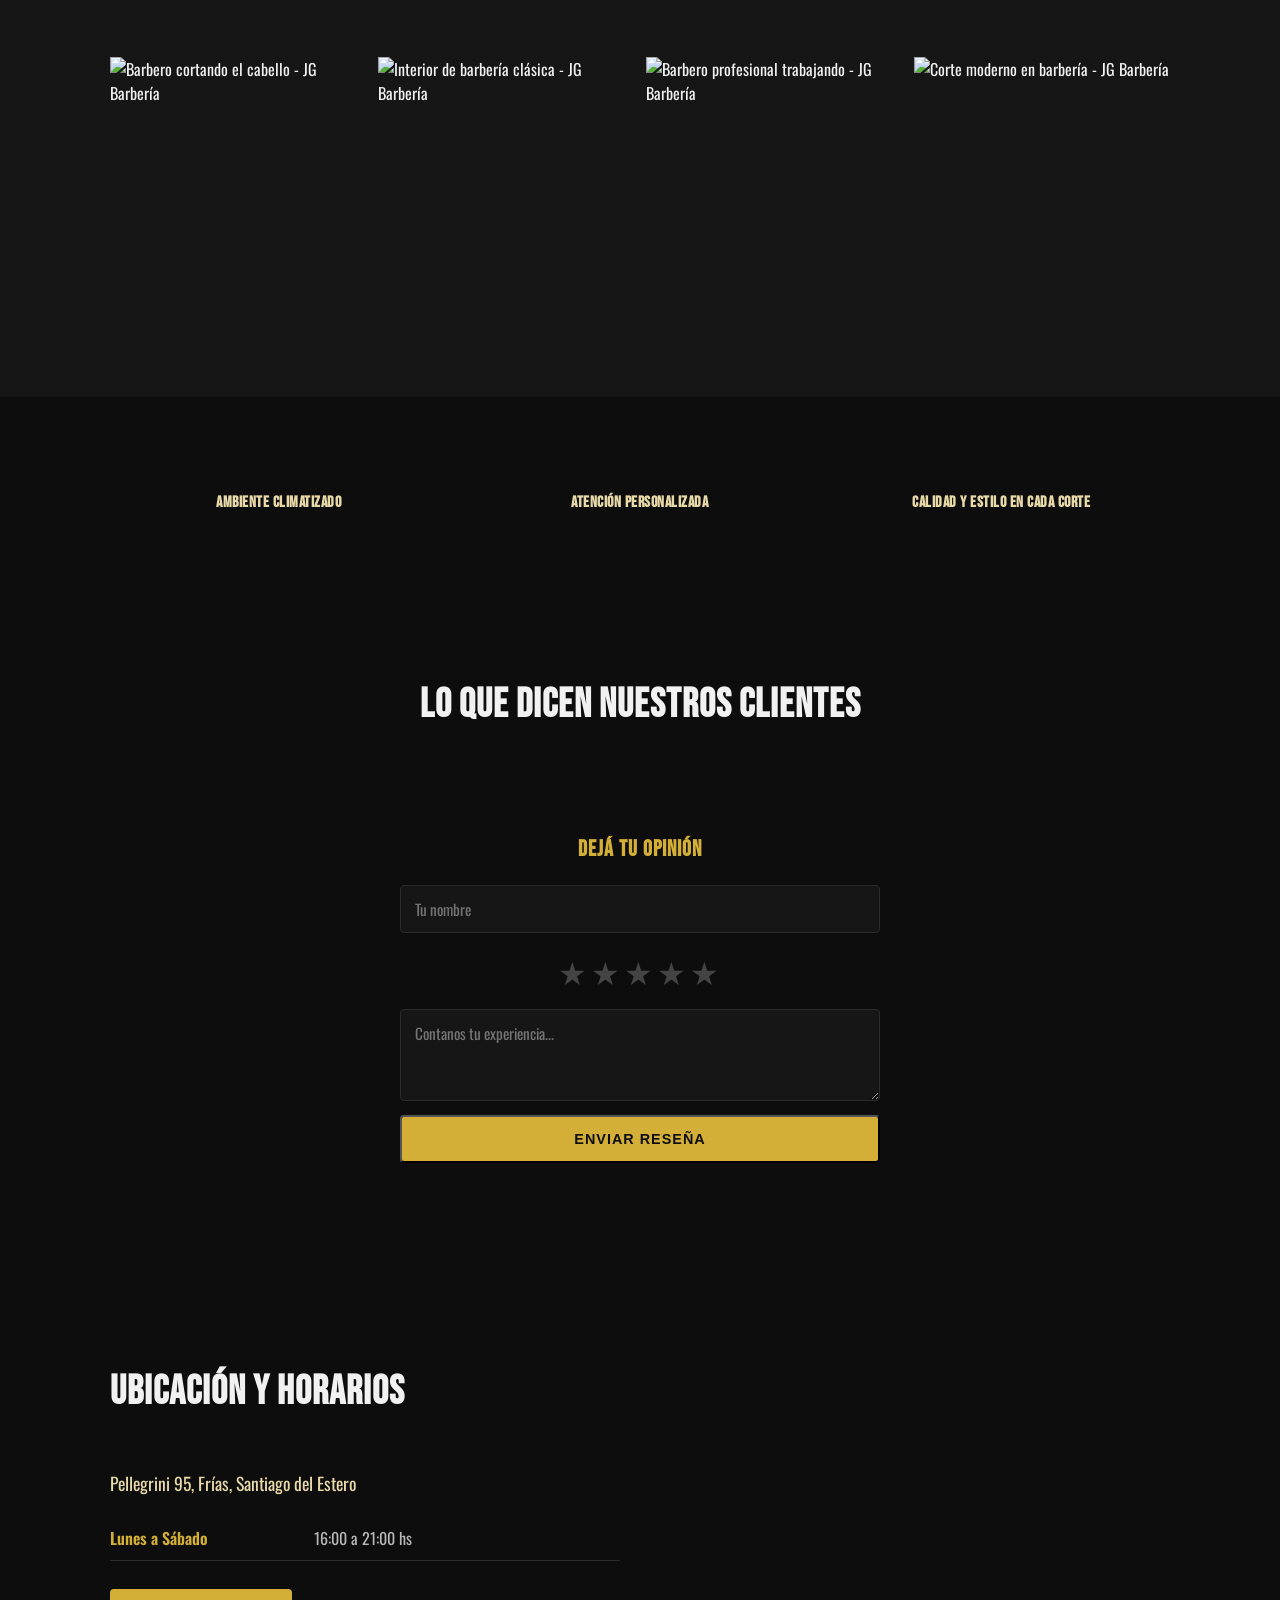
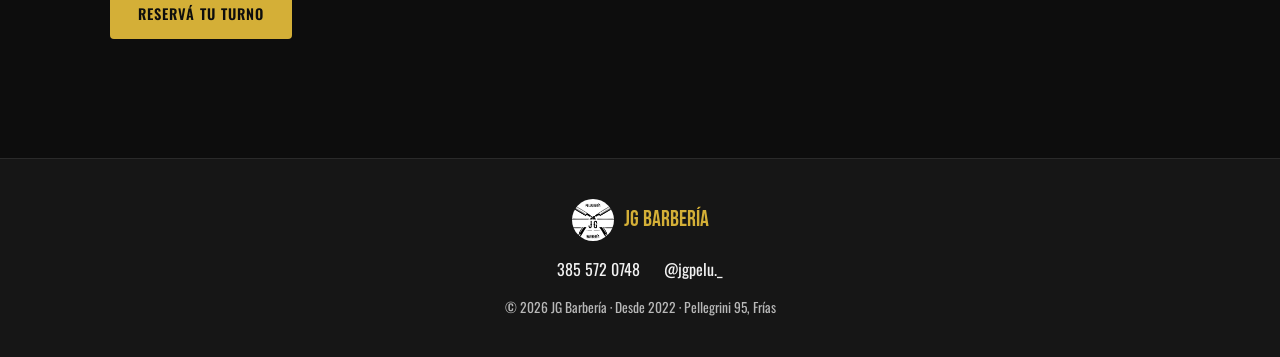
==== commit 4c0aff19: "Show role selector immediately on page load instead of landing page Co-Authored-By: Claude Sonnet 4." ====
--- a/index.html
+++ b/index.html
@@ -13,7 +13,7 @@
 <body>
 
 <!-- Selector de ingreso -->
-<div class="role-gate" id="roleGate" style="display:none">
+<div class="role-gate" id="roleGate" style="display:flex">
   <div class="role-gate__inner">
     <img src="assets/img/logo.jpg" alt="JG Barbería" class="role-gate__logo">
     <h2 class="role-gate__title">JG Barbería</h2>
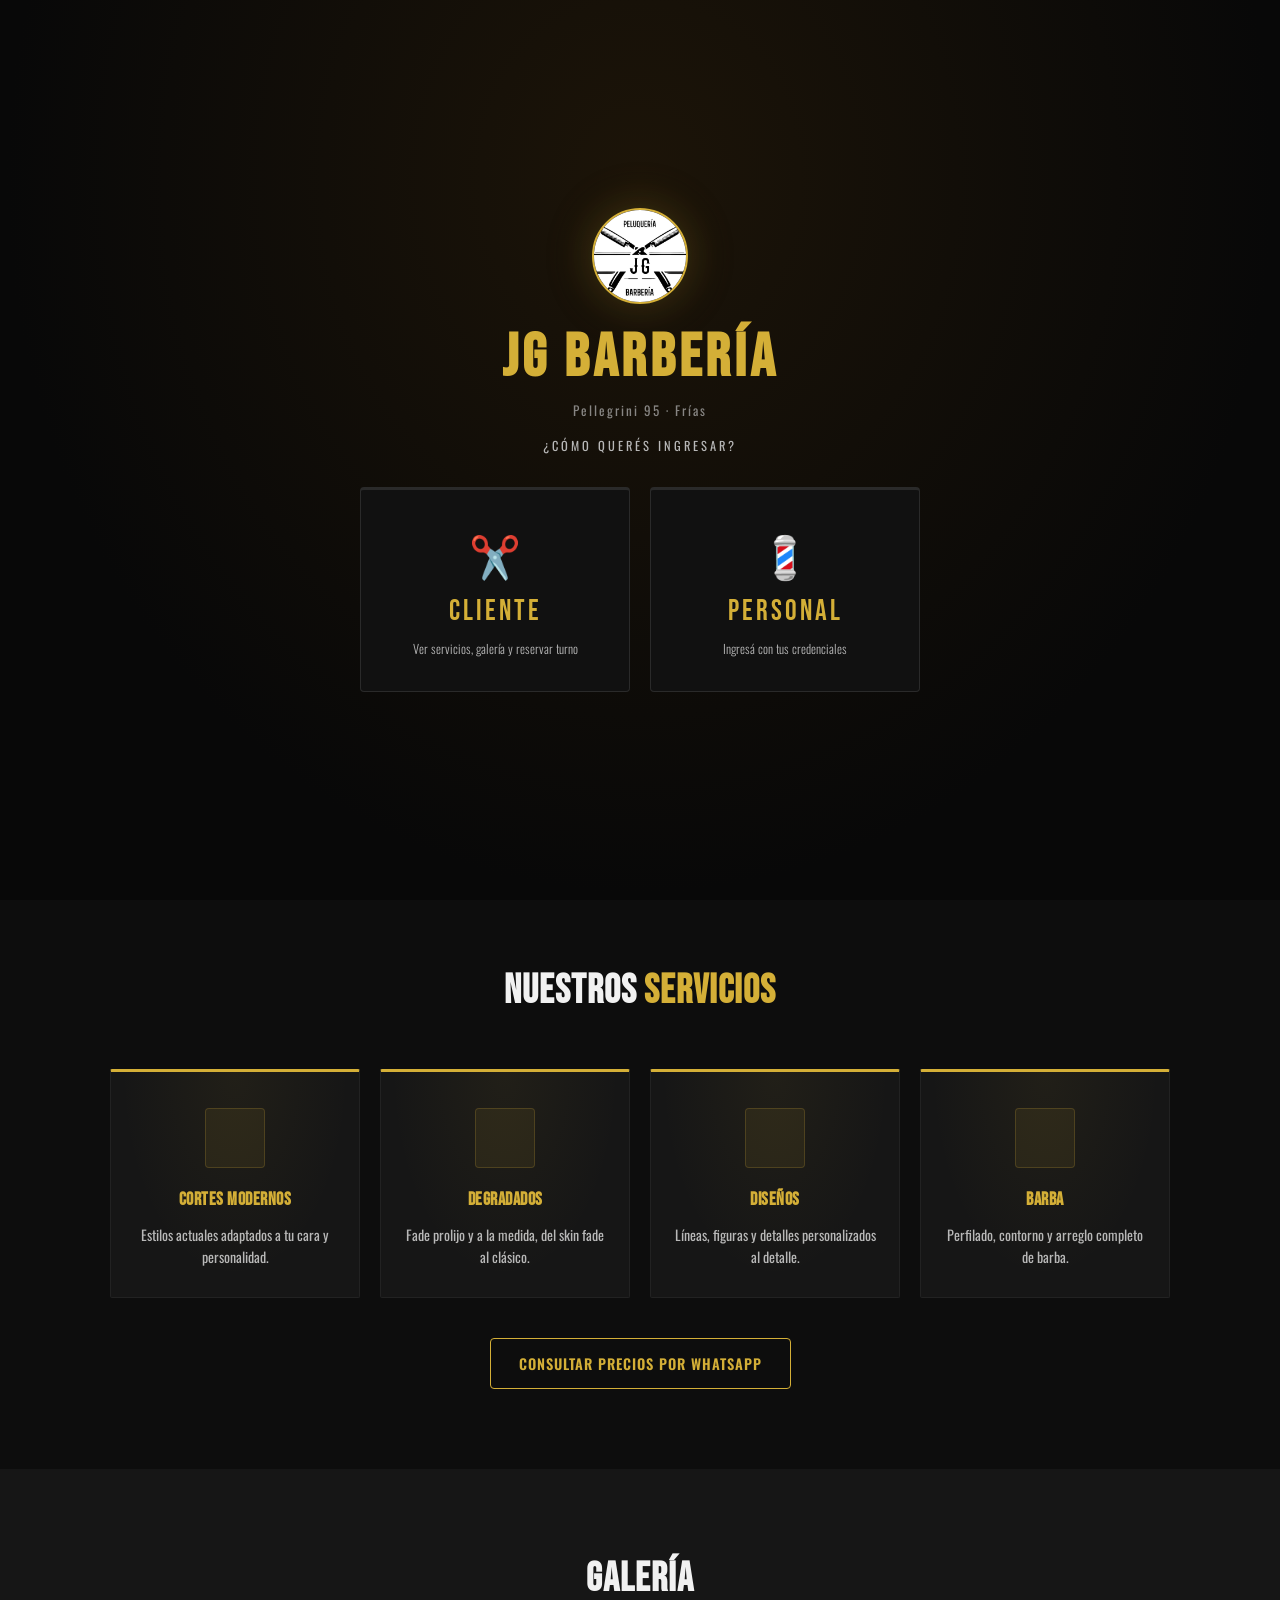
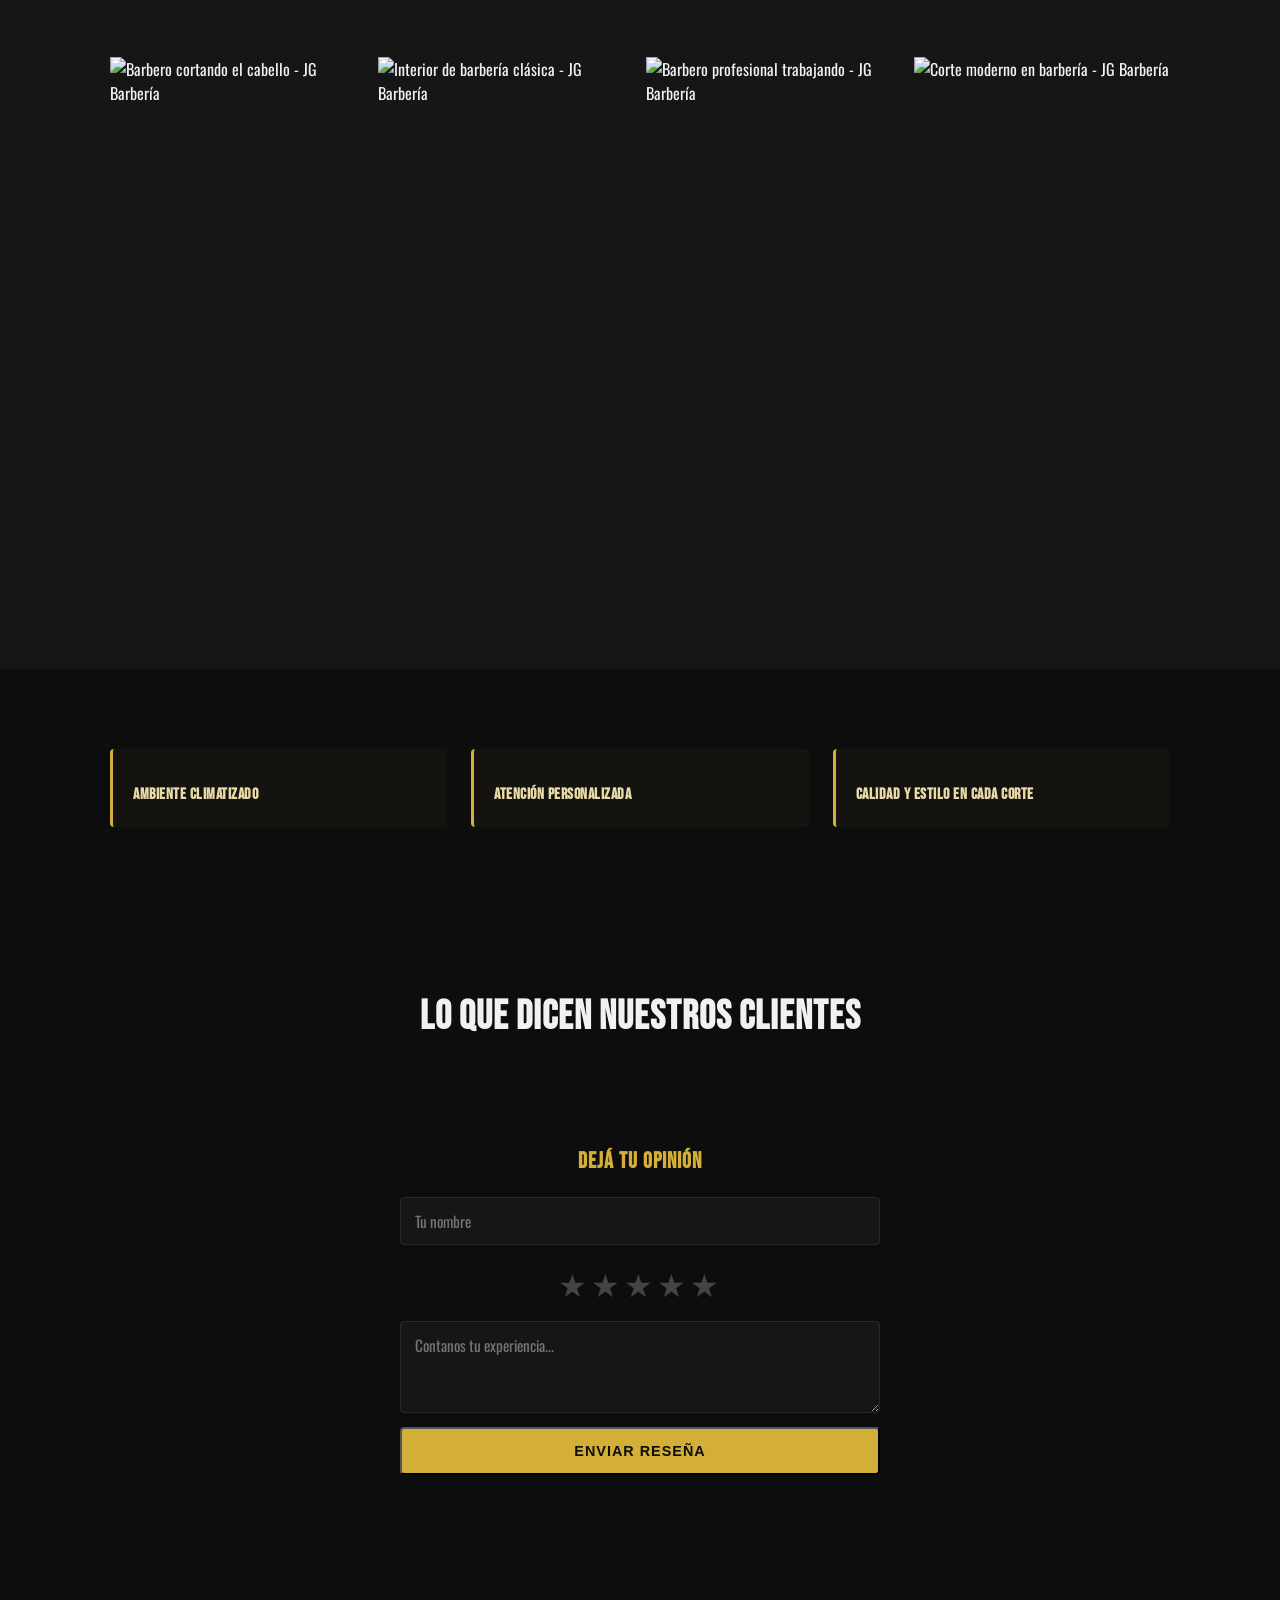
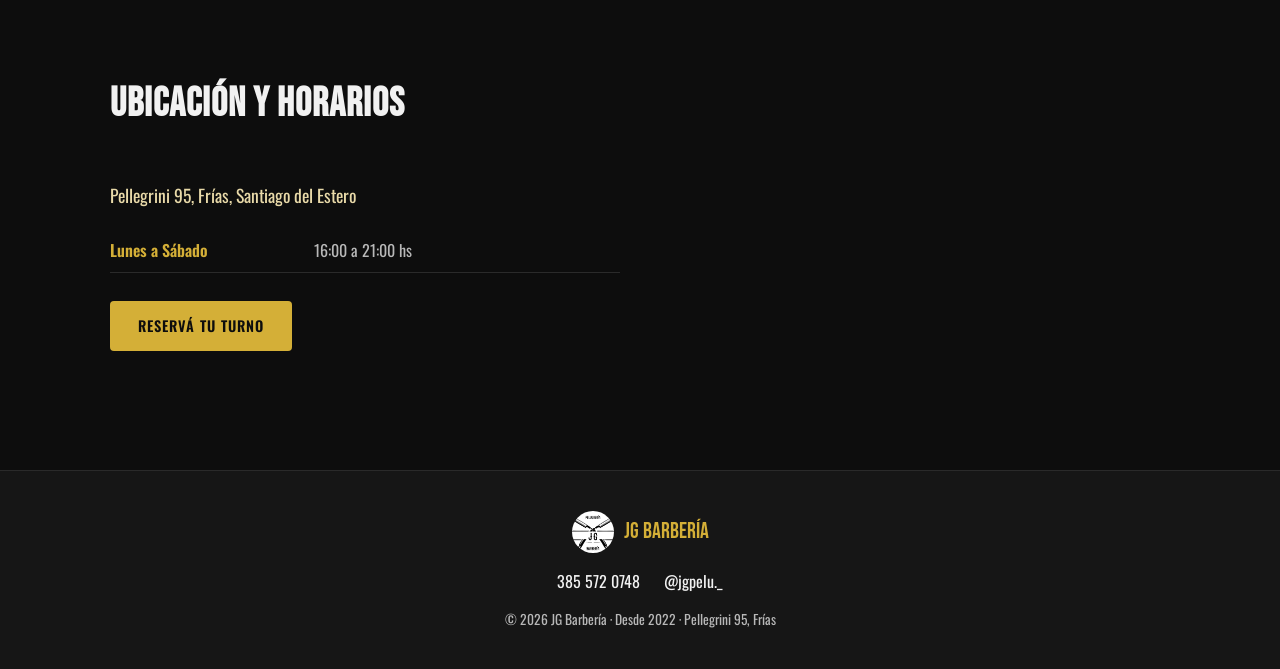
==== commit 24d5bbd1: "Mejoras estéticas en landing, panel admin y portal cliente - Landing: role gate más elegante, galerí" ====
--- a/index.html
+++ b/index.html
@@ -17,6 +17,7 @@
   <div class="role-gate__inner">
     <img src="assets/img/logo.jpg" alt="JG Barbería" class="role-gate__logo">
     <h2 class="role-gate__title">JG Barbería</h2>
+    <p class="role-gate__address">Pellegrini 95 · Frías</p>
     <p class="role-gate__sub">¿Cómo querés ingresar?</p>
     <div class="role-gate__cards">
       <button class="role-card" id="roleCliente">
@@ -112,10 +113,18 @@
   <div class="container">
     <h2 class="section-title">Galería</h2>
     <div class="gallery__grid">
-      <img src="https://images.unsplash.com/photo-1621605815971-fbc98d665033?auto=format&fit=crop&w=700&q=80" alt="Barbero cortando el cabello - JG Barbería" loading="lazy">
-      <img src="https://images.unsplash.com/photo-1503951914875-452162b0f3f1?auto=format&fit=crop&w=700&q=80" alt="Interior de barbería clásica - JG Barbería" loading="lazy">
-      <img src="https://images.unsplash.com/photo-1599351431202-1e0f0137899a?auto=format&fit=crop&w=700&q=80" alt="Barbero profesional trabajando - JG Barbería" loading="lazy">
-      <img src="https://images.unsplash.com/photo-1622286342621-4bd786c2447c?auto=format&fit=crop&w=700&q=80" alt="Corte moderno en barbería - JG Barbería" loading="lazy">
+      <div class="gallery__item">
+        <img src="https://images.unsplash.com/photo-1621605815971-fbc98d665033?auto=format&fit=crop&w=700&q=80" alt="Barbero cortando el cabello - JG Barbería" loading="lazy">
+      </div>
+      <div class="gallery__item">
+        <img src="https://images.unsplash.com/photo-1503951914875-452162b0f3f1?auto=format&fit=crop&w=700&q=80" alt="Interior de barbería clásica - JG Barbería" loading="lazy">
+      </div>
+      <div class="gallery__item">
+        <img src="https://images.unsplash.com/photo-1599351431202-1e0f0137899a?auto=format&fit=crop&w=700&q=80" alt="Barbero profesional trabajando - JG Barbería" loading="lazy">
+      </div>
+      <div class="gallery__item">
+        <img src="https://images.unsplash.com/photo-1622286342621-4bd786c2447c?auto=format&fit=crop&w=700&q=80" alt="Corte moderno en barbería - JG Barbería" loading="lazy">
+      </div>
     </div>
   </div>
 </section>
--- a/styles.css
+++ b/styles.css
@@ -30,10 +30,10 @@
   flex-direction: column;
   align-items: center;
   gap: 24px;
-  animation: gate-in 0.7s cubic-bezier(.22,.68,0,1.2) both;
+  animation: gate-in 0.4s ease both;
 }
 @keyframes gate-in {
-  from { opacity: 0; transform: translateY(28px); }
+  from { opacity: 0; transform: translateY(12px); }
   to   { opacity: 1; transform: translateY(0); }
 }
 
@@ -54,6 +54,14 @@
   line-height: 1;
 }
 
+.role-gate__address {
+  color: var(--text-muted);
+  font-size: 0.82rem;
+  letter-spacing: 2px;
+  opacity: 0.7;
+  margin-top: -12px;
+}
+
 .role-gate__sub {
   color: var(--text-muted);
   text-transform: uppercase;
@@ -76,7 +84,8 @@
   border: 1px solid #2a2a2a;
   border-top: 3px solid #2a2a2a;
   border-radius: 4px;
-  padding: 36px 20px 30px;
+  padding: 32px 20px;
+  min-height: 140px;
   display: flex;
   flex-direction: column;
   align-items: center;
@@ -98,10 +107,10 @@
 }
 .role-card:hover::before { opacity: 1; }
 .role-card:hover {
-  border-color: var(--gold);
-  border-top-color: var(--gold);
-  box-shadow: 0 8px 40px rgba(212,175,55,0.15);
-  transform: translateY(-6px);
+  border-color: #e4c97e;
+  border-top-color: #e4c97e;
+  box-shadow: 0 8px 32px rgba(201,168,76,0.25);
+  transform: scale(1.03);
   background: #141414;
 }
 .role-card:active { transform: translateY(-2px); }
@@ -225,7 +234,7 @@
 .hero__overlay {
   position: absolute;
   inset: 0;
-  background: linear-gradient(180deg, rgba(13,13,13,0.65) 0%, rgba(13,13,13,0.90) 60%, rgba(13,13,13,0.97) 100%);
+  background: linear-gradient(180deg, rgba(13,13,13,0.55) 0%, rgba(13,13,13,0.85) 50%, rgba(13,13,13,1) 100%);
 }
 .hero__content { position: relative; z-index: 1; text-align: center; margin: 0 auto; }
 .hero__eyebrow {
@@ -247,7 +256,7 @@
   opacity: 0.6;
 }
 .hero h1 {
-  font-size: clamp(2.6rem, 7vw, 4.6rem);
+  font-size: clamp(3rem, 7vw, 5.5rem);
   color: var(--text);
   margin-bottom: 18px;
   line-height: 1.05;
@@ -298,6 +307,12 @@
   height: 32px;
   background: rgba(212,175,55,0.2);
 }
+.hero__stat {
+  transition: background 0.2s ease;
+  padding: 6px 12px;
+  border-radius: 4px;
+}
+.hero__stat:hover { background: rgba(255,255,255,0.06); }
 
 /* Sections */
 .section-title {
@@ -327,6 +342,12 @@
   border: 1px solid #2a2a2a;
   border-radius: 2px;
   padding: 24px;
+  transition: border-color 0.25s ease, transform 0.25s ease, box-shadow 0.25s ease;
+}
+.review-card:hover {
+  border-color: rgba(201,168,76,0.3);
+  transform: translateY(-2px);
+  box-shadow: 0 6px 20px rgba(0,0,0,0.3);
 }
 .review-card__stars { color: var(--gold); font-size: 1.2rem; margin-bottom: 10px; letter-spacing: 2px; }
 .review-card__comentario { color: var(--text); font-style: italic; margin-bottom: 12px; }
@@ -371,7 +392,7 @@
   border-radius: 2px;
   padding: 36px 22px 28px;
   text-align: center;
-  transition: transform 0.18s, box-shadow 0.18s, border-color 0.18s;
+  transition: transform 0.25s ease, box-shadow 0.25s ease, border-color 0.25s ease, background 0.25s ease;
   position: relative;
   overflow: hidden;
 }
@@ -384,8 +405,8 @@
 }
 .service-card:hover {
   transform: translateY(-5px);
-  box-shadow: 0 12px 40px rgba(0,0,0,0.4);
-  border-color: #333;
+  box-shadow: 0 12px 32px rgba(201,168,76,0.15);
+  border-color: rgba(201,168,76,0.3);
 }
 .service-card__icon-wrap {
   font-size: 2.4rem;
@@ -398,6 +419,11 @@
   background: rgba(212,175,55,0.08);
   border: 1px solid rgba(212,175,55,0.2);
   margin: 0 auto 18px;
+  transition: border-color 0.25s ease, background 0.25s ease;
+}
+.service-card:hover .service-card__icon-wrap {
+  border-color: var(--gold);
+  background: rgba(201,168,76,0.1);
 }
 .service-card h3 { color: var(--gold); font-size: 1.15rem; margin-bottom: 10px; letter-spacing: 0.5px; }
 .service-card p { color: var(--text-muted); font-size: 0.88rem; line-height: 1.6; }
@@ -406,17 +432,36 @@
 .gallery__grid {
   display: grid;
   grid-template-columns: repeat(4, 1fr);
+  grid-auto-rows: 260px;
   gap: 12px;
 }
-.gallery__grid img {
+.gallery__item {
+  position: relative;
+  overflow: hidden;
+}
+.gallery__item:first-child {
+  grid-row: span 2;
+}
+.gallery__item::after {
+  content: '';
+  position: absolute;
+  inset: 0;
+  background: rgba(0,0,0,0.4);
+  opacity: 0;
+  transition: opacity 0.25s ease;
+  pointer-events: none;
+}
+.gallery__item:hover::after { opacity: 1; }
+.gallery__item img {
   width: 100%;
-  height: 260px;
+  height: 100%;
   object-fit: cover;
   border-radius: 0;
   cursor: pointer;
   transition: transform 0.2s ease;
-}
-.gallery__grid img:hover { transform: scale(1.03); }
+  display: block;
+}
+.gallery__item:hover img { transform: scale(1.03); }
 
 .why__grid {
   display: grid;
@@ -424,7 +469,14 @@
   gap: 24px;
   text-align: center;
 }
-.why__icon { display: flex; align-items: center; justify-content: center; margin-bottom: 14px; }
+.why__item {
+  border-left: 3px solid var(--gold);
+  padding: 20px;
+  background: rgba(201,168,76,0.04);
+  border-radius: 4px;
+  text-align: left;
+}
+.why__icon { display: flex; align-items: center; margin-bottom: 14px; }
 .why__icon svg { width: 34px; height: 34px; stroke: var(--gold); }
 .why__item h3 { color: var(--beige); font-size: 1rem; text-transform: uppercase; letter-spacing: 0.5px; }
 .service-card__icon-wrap svg { width: 26px; height: 26px; stroke: var(--gold); }
@@ -503,7 +555,8 @@
 /* Responsive */
 @media (max-width: 860px) {
   .services__grid { grid-template-columns: repeat(2, 1fr); }
-  .gallery__grid { grid-template-columns: repeat(2, 1fr); }
+  .gallery__grid { grid-template-columns: repeat(2, 1fr); grid-auto-rows: 220px; }
+  .gallery__item:first-child { grid-row: span 1; }
   .why__grid { grid-template-columns: 1fr; }
   .location__grid { grid-template-columns: 1fr; }
   .reviews__grid { grid-template-columns: 1fr; }
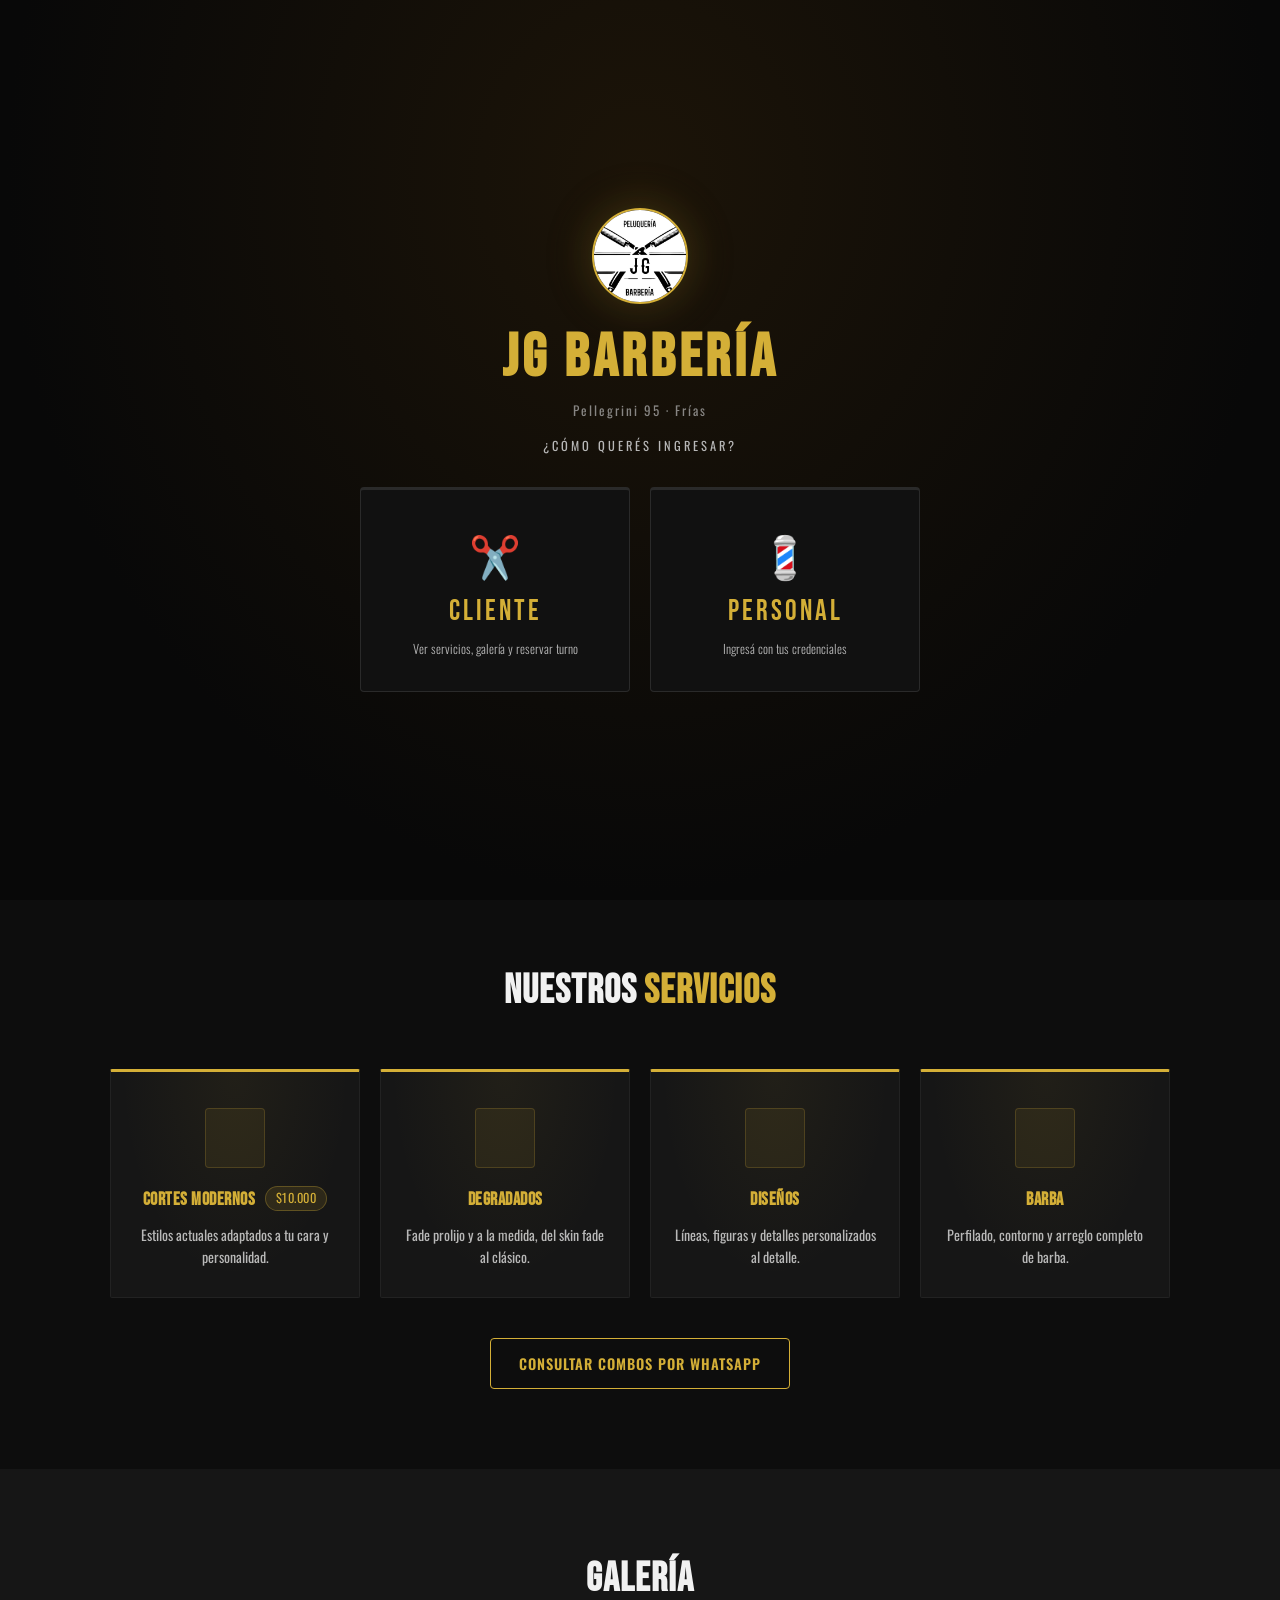
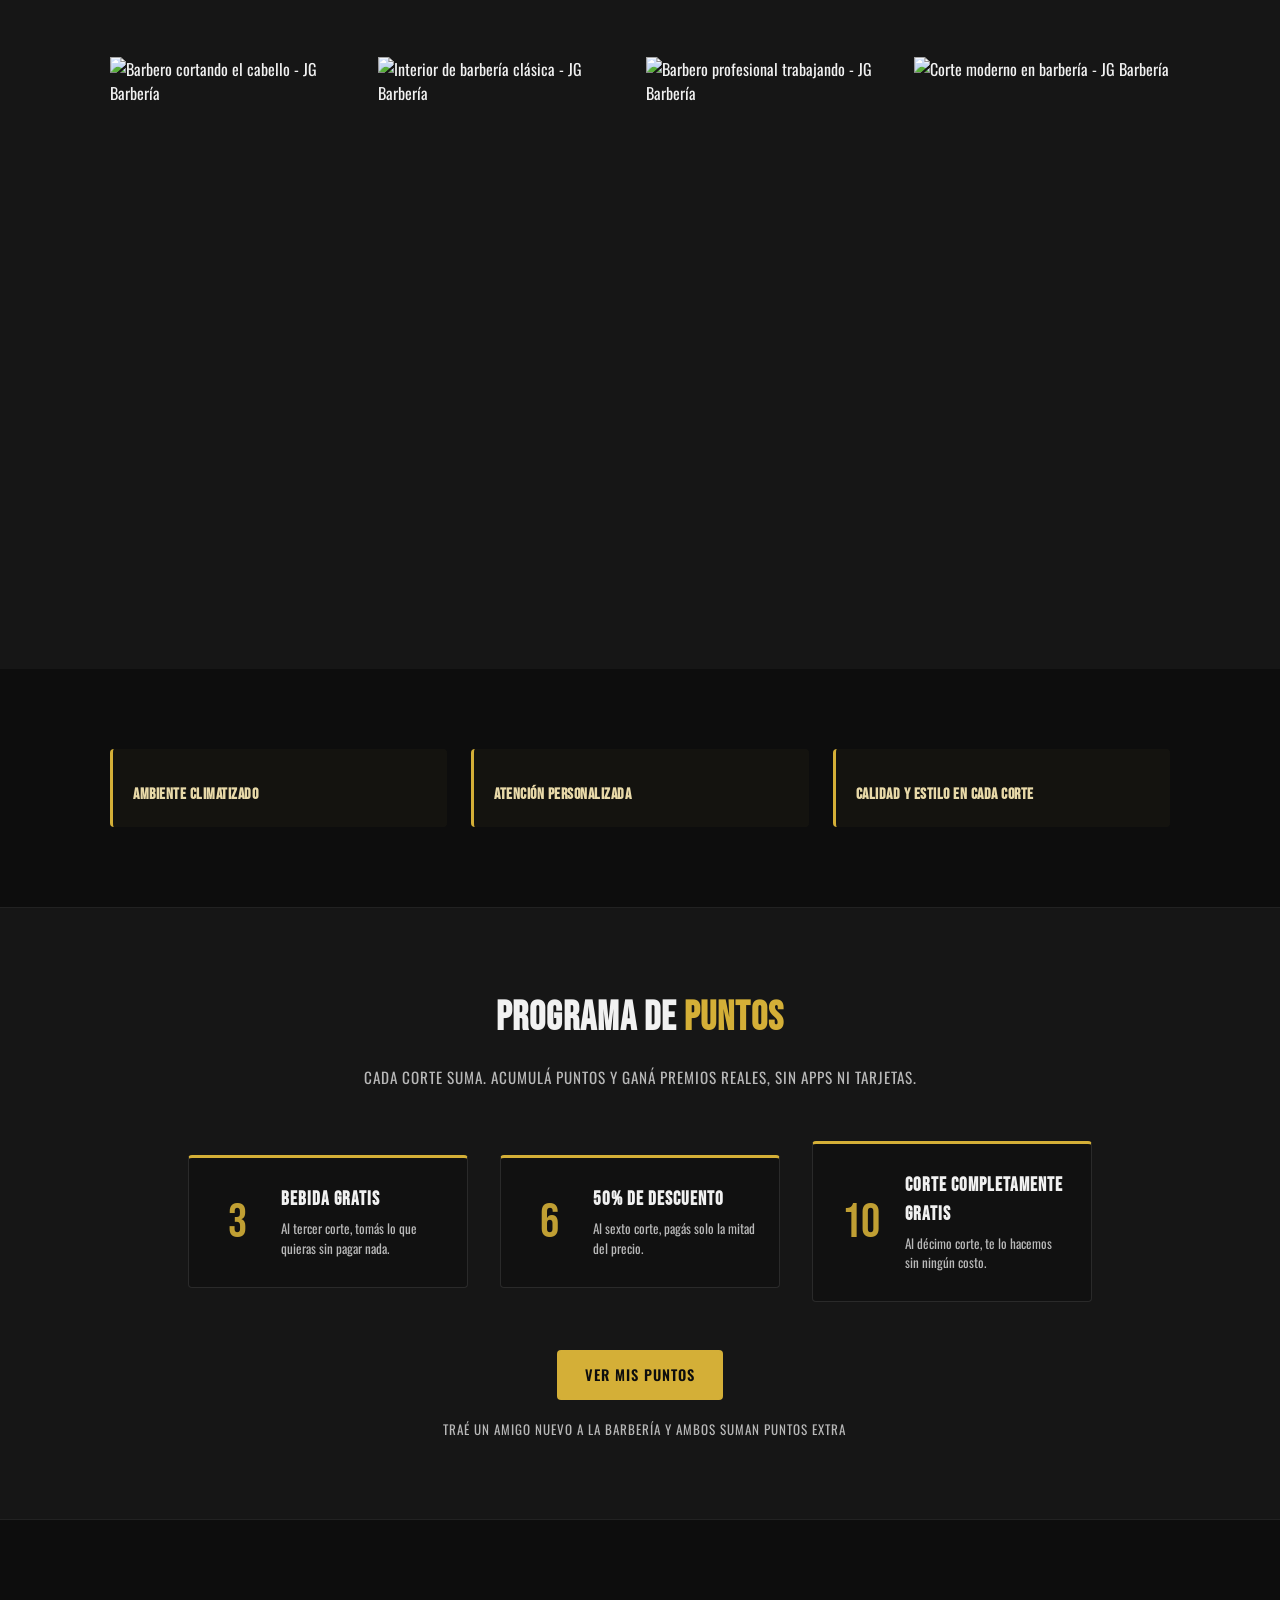
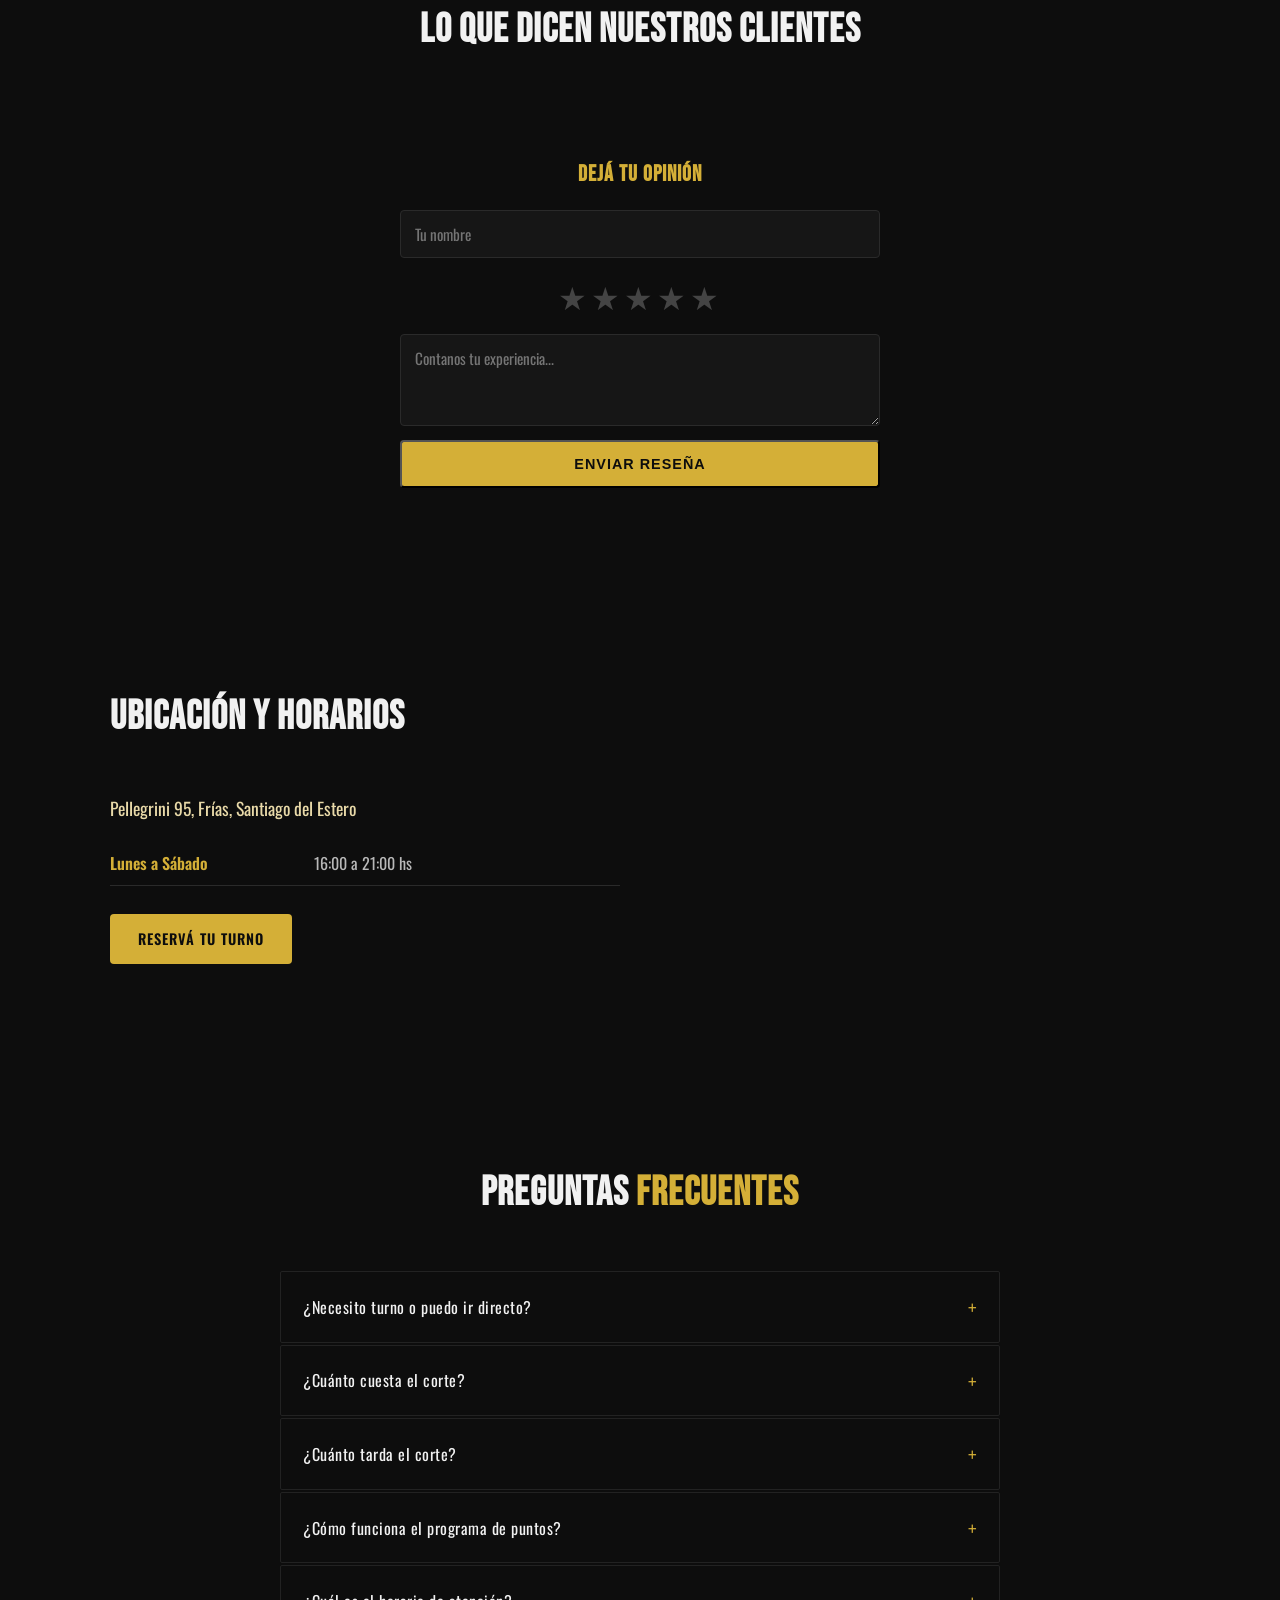
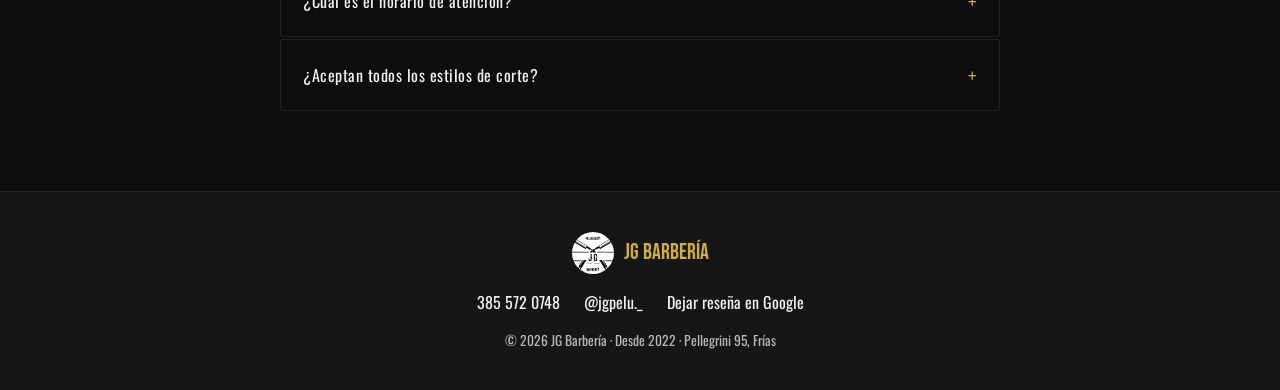
==== commit 2bbe4ea8: "Marketing: precio, programa de puntos, FAQ, resena Google" ====
--- a/index.html
+++ b/index.html
@@ -49,6 +49,8 @@
       <a href="#galeria">Galería</a>
       <a href="#ubicacion">Ubicación</a>
       <a href="#resenas">Reseñas</a>
+      <a href="#programa">Puntos</a>
+      <a href="#faq">FAQ</a>
       <a href="https://wa.me/5493855720748" class="btn btn--small" target="_blank" rel="noopener">Reservar turno</a>
       <button class="btn btn--ghost btn--small" id="openRoleGateBtn">Ingresar</button>
     </nav>
@@ -84,7 +86,7 @@
     <div class="services__grid">
       <div class="service-card">
         <div class="service-card__icon-wrap"><i data-feather="scissors"></i></div>
-        <h3>Cortes modernos</h3>
+        <h3>Cortes modernos <span class="service-price">$10.000</span></h3>
         <p>Estilos actuales adaptados a tu cara y personalidad.</p>
       </div>
       <div class="service-card">
@@ -104,7 +106,7 @@
       </div>
     </div>
     <div class="services__cta">
-      <a href="https://wa.me/5493855720748" class="btn btn--ghost" target="_blank" rel="noopener">Consultar precios por WhatsApp</a>
+      <a href="https://wa.me/5493855720748" class="btn btn--ghost" target="_blank" rel="noopener">Consultar combos por WhatsApp</a>
     </div>
   </div>
 </section>
@@ -142,6 +144,43 @@
     <div class="why__item">
       <span class="why__icon"><i data-feather="award"></i></span>
       <h3>Calidad y estilo en cada corte</h3>
+    </div>
+  </div>
+</section>
+
+<!-- Programa de Puntos -->
+<section class="loyalty" id="programa">
+  <div class="container">
+    <h2 class="section-title">Programa de <span class="section-title__accent">Puntos</span></h2>
+    <p class="loyalty__sub">Cada corte suma. Acumulá puntos y ganá premios reales, sin apps ni tarjetas.</p>
+    <div class="loyalty__steps">
+      <div class="loyalty__step">
+        <div class="loyalty__step-num">3</div>
+        <div class="loyalty__step-body">
+          <h4>Bebida gratis</h4>
+          <p>Al tercer corte, tomás lo que quieras sin pagar nada.</p>
+        </div>
+      </div>
+      <div class="loyalty__arrow"><i data-feather="chevron-right"></i></div>
+      <div class="loyalty__step">
+        <div class="loyalty__step-num">6</div>
+        <div class="loyalty__step-body">
+          <h4>50% de descuento</h4>
+          <p>Al sexto corte, pagás solo la mitad del precio.</p>
+        </div>
+      </div>
+      <div class="loyalty__arrow"><i data-feather="chevron-right"></i></div>
+      <div class="loyalty__step">
+        <div class="loyalty__step-num">10</div>
+        <div class="loyalty__step-body">
+          <h4>Corte completamente gratis</h4>
+          <p>Al décimo corte, te lo hacemos sin ningún costo.</p>
+        </div>
+      </div>
+    </div>
+    <div class="loyalty__footer">
+      <a href="cliente.html" class="btn btn--primary">Ver mis puntos</a>
+      <p class="loyalty__ref"><i data-feather="users"></i> Traé un amigo nuevo a la barbería y ambos suman puntos extra</p>
     </div>
   </div>
 </section>
@@ -186,6 +225,39 @@
   </div>
 </section>
 
+<!-- FAQ -->
+<section class="faq" id="faq">
+  <div class="container">
+    <h2 class="section-title">Preguntas <span class="section-title__accent">Frecuentes</span></h2>
+    <div class="faq__list">
+      <details class="faq__item">
+        <summary>¿Necesito turno o puedo ir directo?</summary>
+        <p>Recomendamos reservar turno por WhatsApp para evitar esperas. Si estás cerca, podés consultar si hay lugar en el momento.</p>
+      </details>
+      <details class="faq__item">
+        <summary>¿Cuánto cuesta el corte?</summary>
+        <p>El corte tiene un valor de <strong>$10.000</strong>. Para combos o servicios especiales consultá por WhatsApp.</p>
+      </details>
+      <details class="faq__item">
+        <summary>¿Cuánto tarda el corte?</summary>
+        <p>El corte estándar dura entre 20 y 30 minutos. Si incluye diseño o barba puede extenderse un poco más.</p>
+      </details>
+      <details class="faq__item">
+        <summary>¿Cómo funciona el programa de puntos?</summary>
+        <p>Cada corte suma 1 punto. Al corte N°3 tenés una bebida gratis, al N°6 un 50% de descuento, y al N°10 el corte es completamente gratis. Podés ver tu estado en el portal del cliente.</p>
+      </details>
+      <details class="faq__item">
+        <summary>¿Cuál es el horario de atención?</summary>
+        <p>Atendemos de <strong>lunes a sábado de 16:00 a 21:00 hs</strong>, en Pellegrini 95, Frías, Santiago del Estero.</p>
+      </details>
+      <details class="faq__item">
+        <summary>¿Aceptan todos los estilos de corte?</summary>
+        <p>Sí. Hacemos cortes modernos, degradados (fade), diseños personalizados y arreglo de barba. Si tenés una foto del estilo que querés, traéla.</p>
+      </details>
+    </div>
+  </div>
+</section>
+
 <footer class="footer">
   <div class="container footer__inner">
     <div class="brand">
@@ -195,6 +267,7 @@
     <div class="footer__links">
       <a href="https://wa.me/5493855720748" target="_blank" rel="noopener"><i data-feather="phone"></i> 385 572 0748</a>
       <a href="https://instagram.com/jgpelu._" target="_blank" rel="noopener"><i data-feather="instagram"></i> @jgpelu._</a>
+      <a href="https://www.google.com/search?q=JG+Barberia+Frias+Santiago+del+Estero#lrd=0x0:0x0,3" target="_blank" rel="noopener"><i data-feather="star"></i> Dejar reseña en Google</a>
     </div>
     <p class="footer__copy">© 2026 JG Barbería · Desde 2022 · Pellegrini 95, Frías</p>
   </div>
--- a/styles.css
+++ b/styles.css
@@ -325,9 +325,173 @@
 .section-title__accent { color: var(--gold); }
 .section-title--left { text-align: left; }
 
-.services, .gallery, .why, .location, .reviews {
+.services, .gallery, .why, .location, .reviews, .loyalty, .faq {
   padding: 80px 0;
 }
+
+/* Precio en servicios */
+.service-price {
+  display: inline-block;
+  background: rgba(212,175,55,0.12);
+  border: 1px solid rgba(212,175,55,0.3);
+  color: var(--gold);
+  font-size: 0.78rem;
+  padding: 2px 10px;
+  border-radius: 20px;
+  font-family: 'Oswald', sans-serif;
+  font-weight: 400;
+  letter-spacing: 0.5px;
+  margin-left: 6px;
+  vertical-align: middle;
+}
+
+/* ── Programa de Puntos ── */
+.loyalty {
+  background: var(--bg-soft);
+  border-top: 1px solid #222;
+  border-bottom: 1px solid #222;
+}
+
+.loyalty__sub {
+  text-align: center;
+  color: var(--text-muted);
+  font-size: 0.95rem;
+  margin-top: -30px;
+  margin-bottom: 52px;
+  text-transform: uppercase;
+  letter-spacing: 1px;
+}
+
+.loyalty__steps {
+  display: flex;
+  align-items: center;
+  justify-content: center;
+  gap: 16px;
+  flex-wrap: wrap;
+  margin-bottom: 48px;
+}
+
+.loyalty__step {
+  display: flex;
+  align-items: center;
+  gap: 20px;
+  background: #111;
+  border: 1px solid #2a2a2a;
+  border-top: 3px solid var(--gold);
+  border-radius: 4px;
+  padding: 28px 24px;
+  flex: 1;
+  min-width: 200px;
+  max-width: 280px;
+  transition: box-shadow 0.2s, transform 0.2s;
+}
+.loyalty__step:hover {
+  box-shadow: 0 8px 28px rgba(212,175,55,0.1);
+  transform: translateY(-3px);
+}
+
+.loyalty__step-num {
+  font-family: 'Bebas Neue', sans-serif;
+  font-size: 3rem;
+  color: var(--gold);
+  line-height: 1;
+  min-width: 48px;
+  text-align: center;
+  opacity: 0.9;
+}
+
+.loyalty__step-body h4 {
+  font-family: 'Bebas Neue', sans-serif;
+  font-size: 1.2rem;
+  letter-spacing: 1px;
+  color: var(--text);
+  margin-bottom: 4px;
+}
+.loyalty__step-body p {
+  color: var(--text-muted);
+  font-size: 0.82rem;
+  line-height: 1.5;
+}
+
+.loyalty__arrow {
+  color: rgba(212,175,55,0.4);
+  flex-shrink: 0;
+}
+.loyalty__arrow svg { width: 24px; height: 24px; }
+
+.loyalty__footer {
+  text-align: center;
+  display: flex;
+  flex-direction: column;
+  align-items: center;
+  gap: 20px;
+}
+
+.loyalty__ref {
+  color: var(--text-muted);
+  font-size: 0.82rem;
+  text-transform: uppercase;
+  letter-spacing: 1px;
+  display: flex;
+  align-items: center;
+  gap: 8px;
+}
+.loyalty__ref svg { width: 14px; height: 14px; color: var(--gold); }
+
+/* ── FAQ ── */
+.faq { background: var(--bg); }
+
+.faq__list {
+  max-width: 720px;
+  margin: 0 auto;
+  display: flex;
+  flex-direction: column;
+  gap: 2px;
+}
+
+.faq__item {
+  border: 1px solid #222;
+  border-radius: 2px;
+  overflow: hidden;
+  transition: border-color 0.2s;
+}
+.faq__item[open] { border-color: rgba(212,175,55,0.3); }
+
+.faq__item summary {
+  padding: 18px 22px;
+  cursor: pointer;
+  font-family: 'Oswald', sans-serif;
+  font-size: 1rem;
+  letter-spacing: 0.5px;
+  color: var(--text);
+  list-style: none;
+  display: flex;
+  justify-content: space-between;
+  align-items: center;
+  user-select: none;
+  transition: background 0.15s;
+}
+.faq__item summary::-webkit-details-marker { display: none; }
+.faq__item summary::after {
+  content: '+';
+  font-size: 1.4rem;
+  color: var(--gold);
+  font-weight: 300;
+  transition: transform 0.2s;
+}
+.faq__item[open] summary::after { transform: rotate(45deg); }
+.faq__item summary:hover { background: rgba(255,255,255,0.03); }
+.faq__item[open] summary { color: var(--gold); }
+
+.faq__item p {
+  padding: 0 22px 20px;
+  color: var(--text-muted);
+  font-size: 0.9rem;
+  line-height: 1.7;
+  border-top: 1px solid #1e1e1e;
+  padding-top: 16px;
+}
+.faq__item p strong { color: var(--gold); }
 
 /* Reviews */
 .reviews__grid {
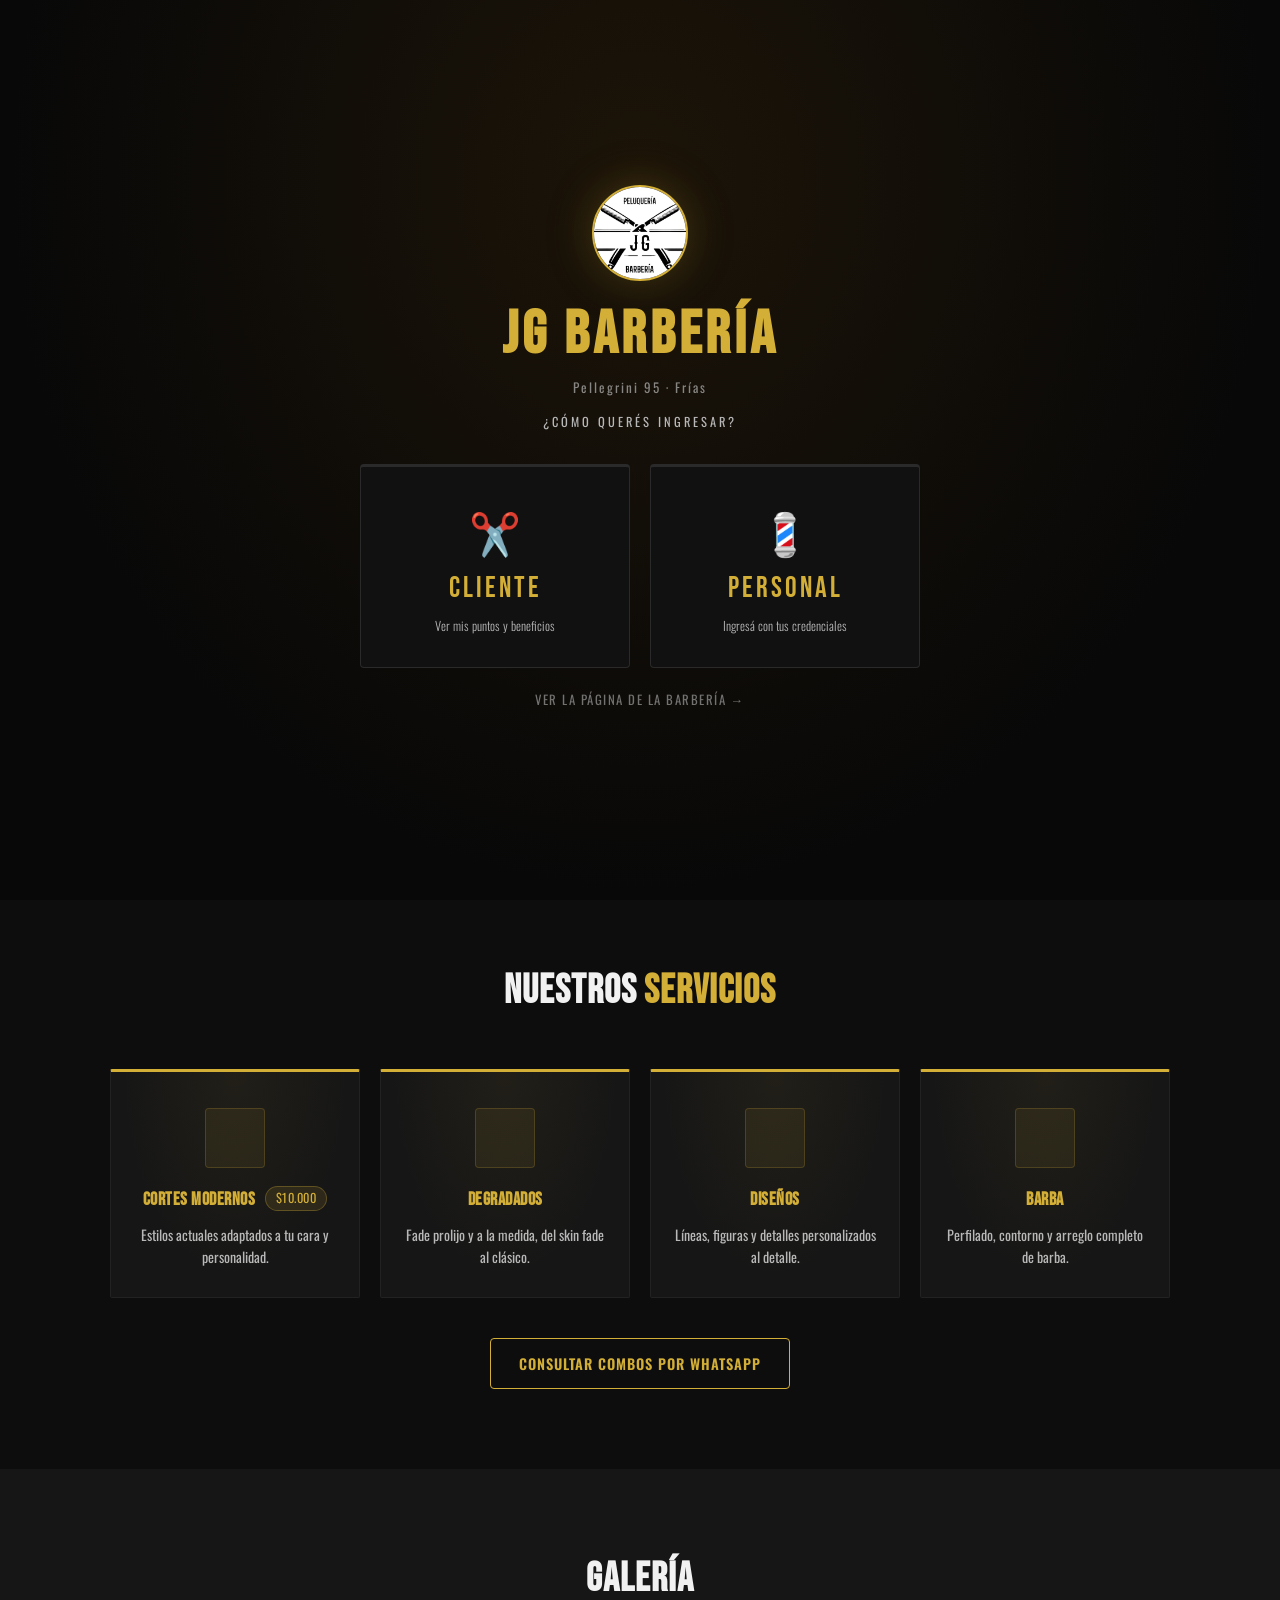
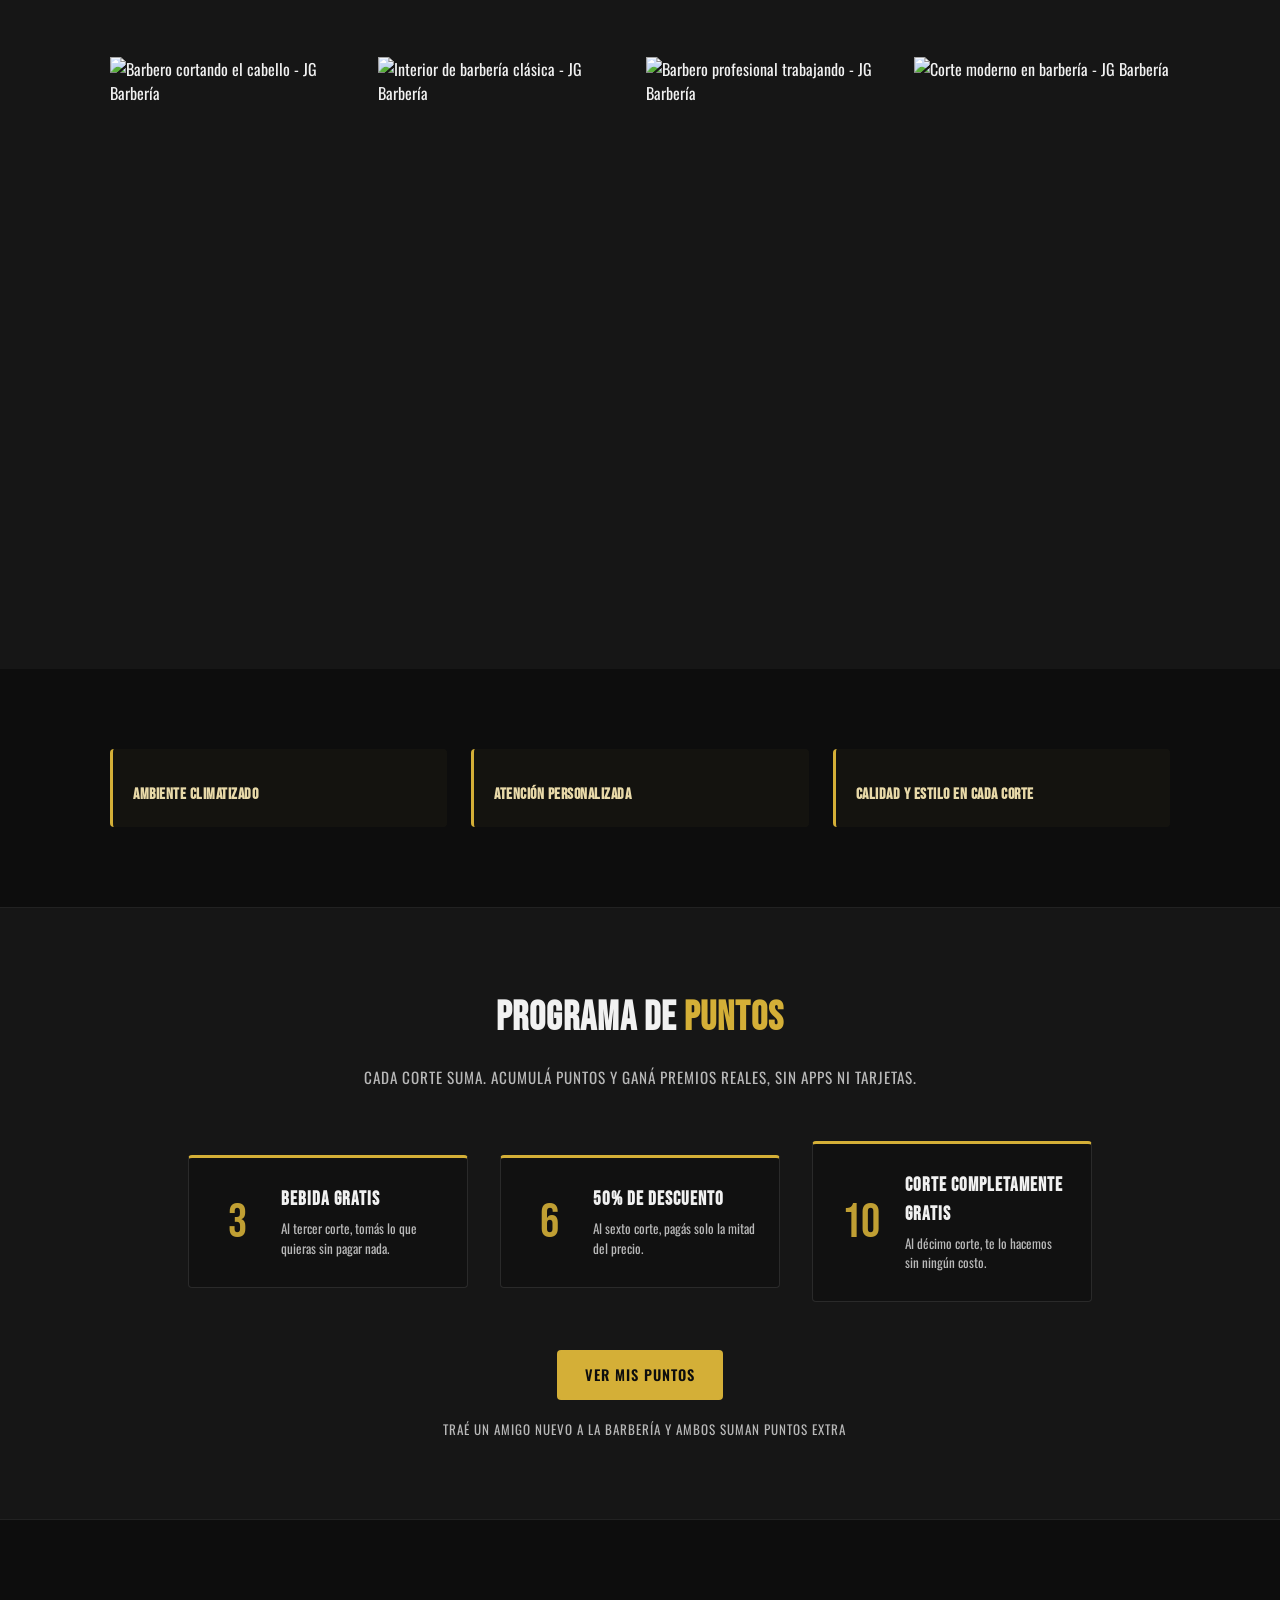
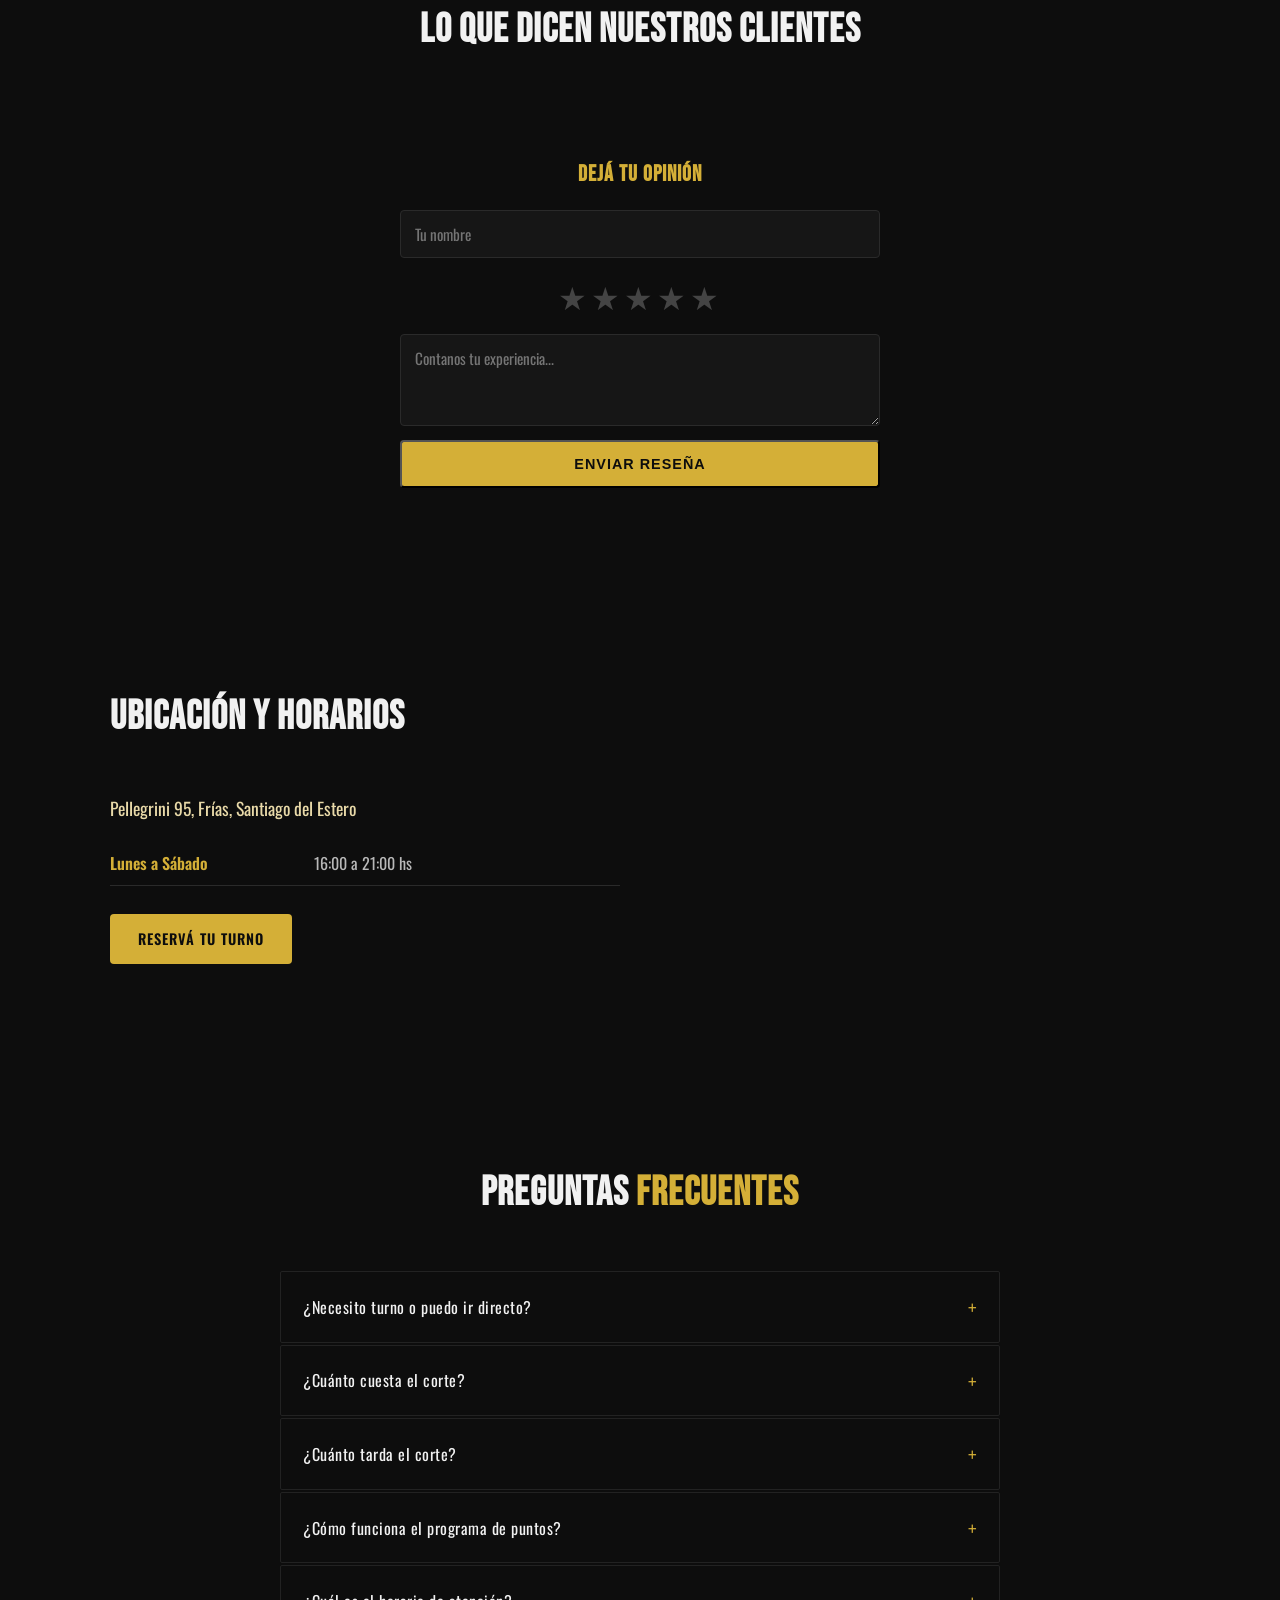
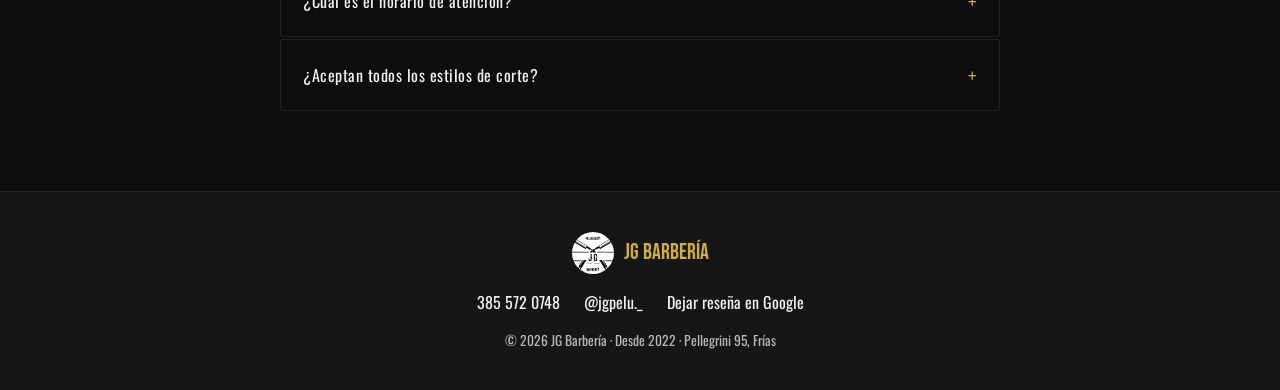
==== commit 6b5b830a: "Role gate: boton Ver la pagina descubre la landing" ====
--- a/index.html
+++ b/index.html
@@ -23,7 +23,7 @@
       <button class="role-card" id="roleCliente">
         <span class="role-card__icon">✂️</span>
         <span class="role-card__label">Cliente</span>
-        <span class="role-card__desc">Ver servicios, galería y reservar turno</span>
+        <span class="role-card__desc">Ver mis puntos y beneficios</span>
       </button>
       <button class="role-card" id="roleEmpleado">
         <span class="role-card__icon">💈</span>
@@ -31,6 +31,7 @@
         <span class="role-card__desc">Ingresá con tus credenciales</span>
       </button>
     </div>
+    <button class="role-gate__site-btn" id="roleVerSitio">Ver la página de la barbería →</button>
   </div>
 </div>
 
--- a/styles.css
+++ b/styles.css
@@ -69,6 +69,22 @@
   font-size: 0.78rem;
   margin-top: -8px;
 }
+
+.role-gate__site-btn {
+  background: none;
+  border: none;
+  color: var(--text-muted);
+  font-family: 'Oswald', sans-serif;
+  font-size: 0.8rem;
+  letter-spacing: 1.5px;
+  text-transform: uppercase;
+  cursor: pointer;
+  opacity: 0.6;
+  margin-top: -8px;
+  transition: opacity 0.2s, color 0.2s;
+  padding: 6px 0;
+}
+.role-gate__site-btn:hover { opacity: 1; color: var(--gold); }
 
 .role-gate__cards {
   display: grid;
